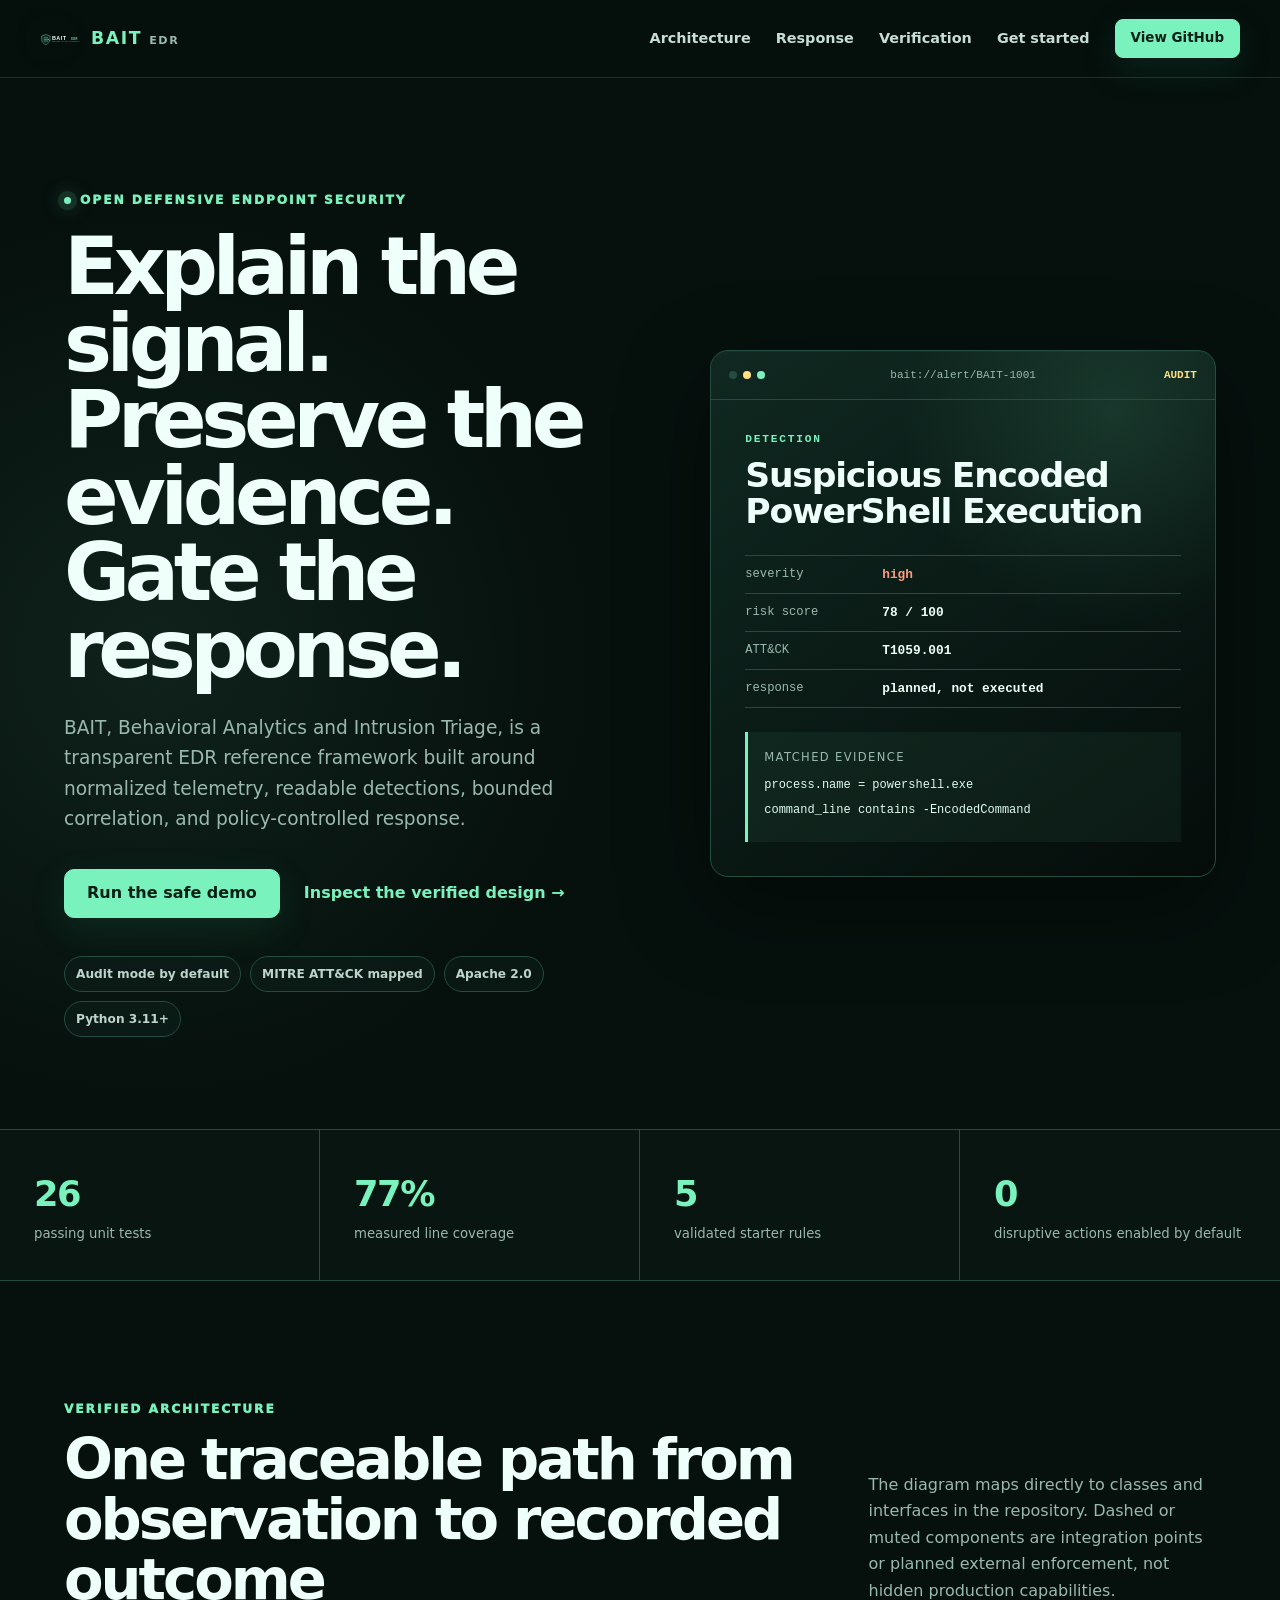
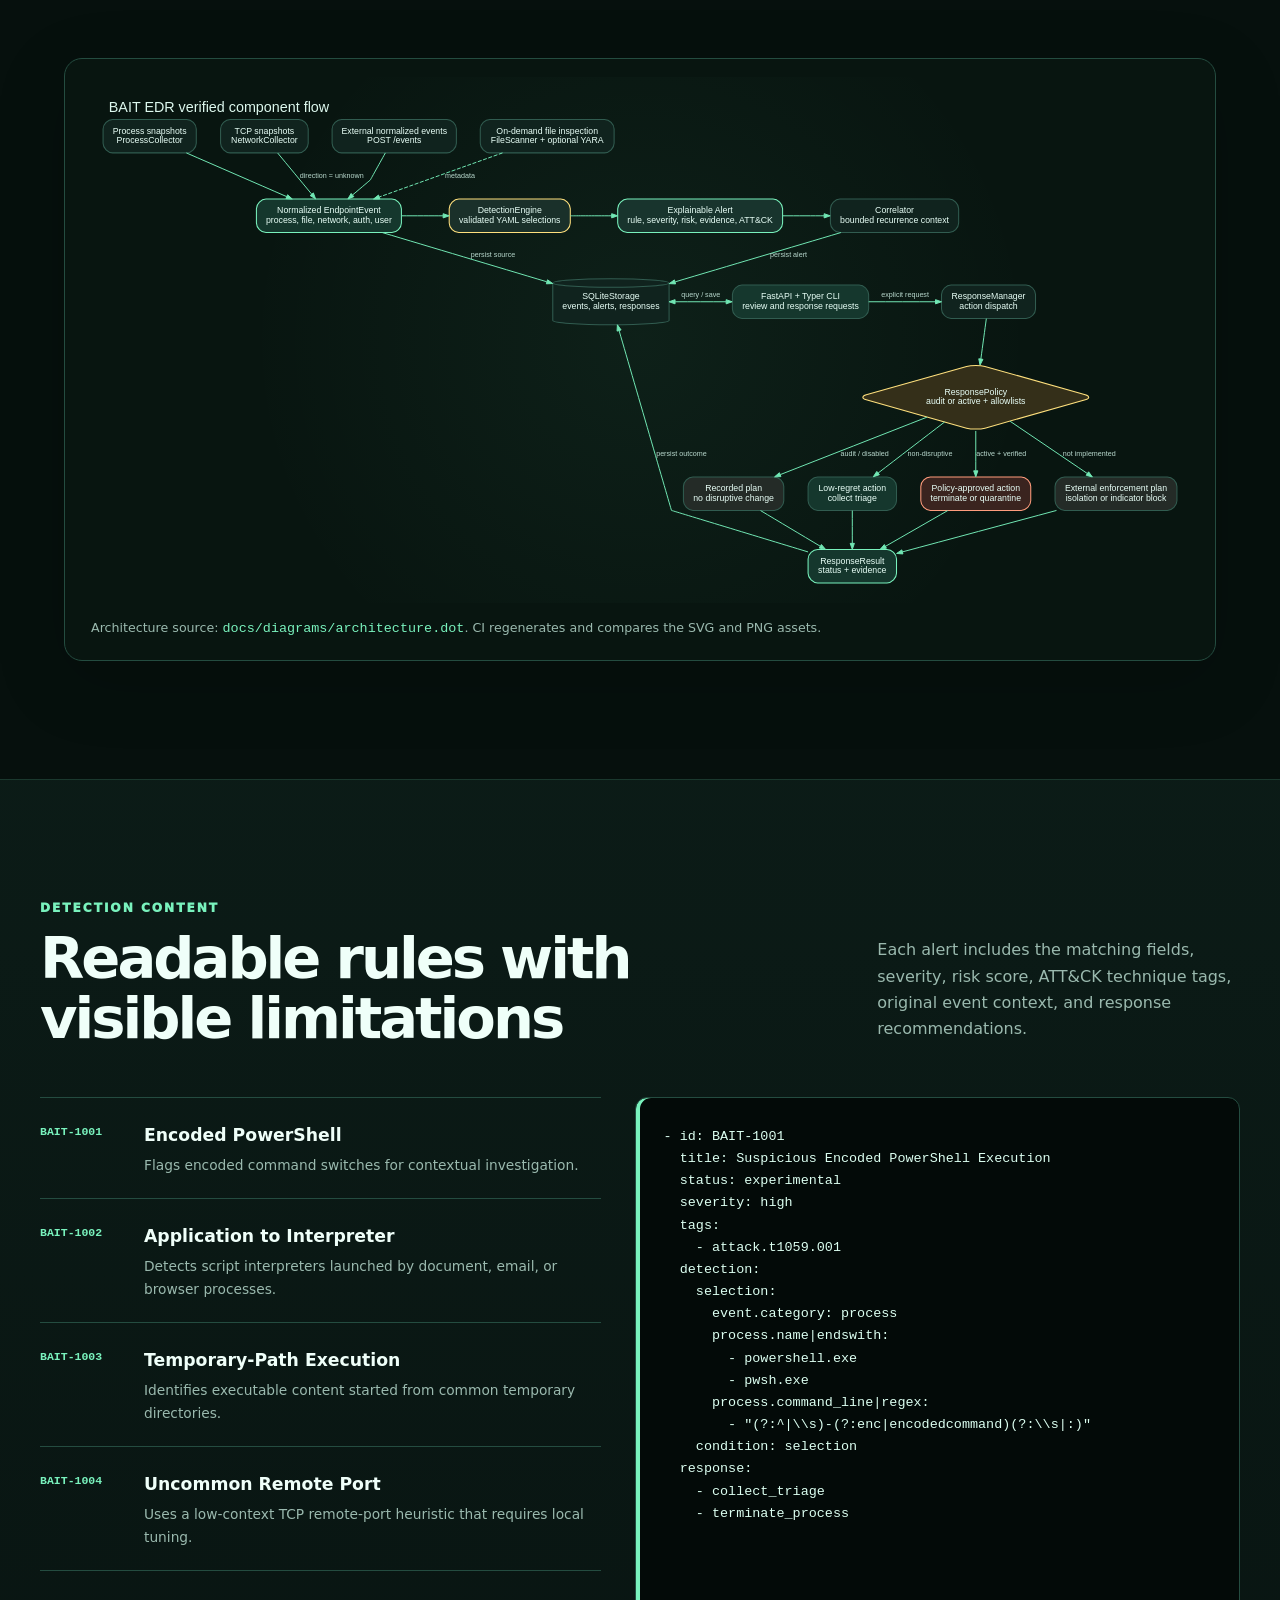
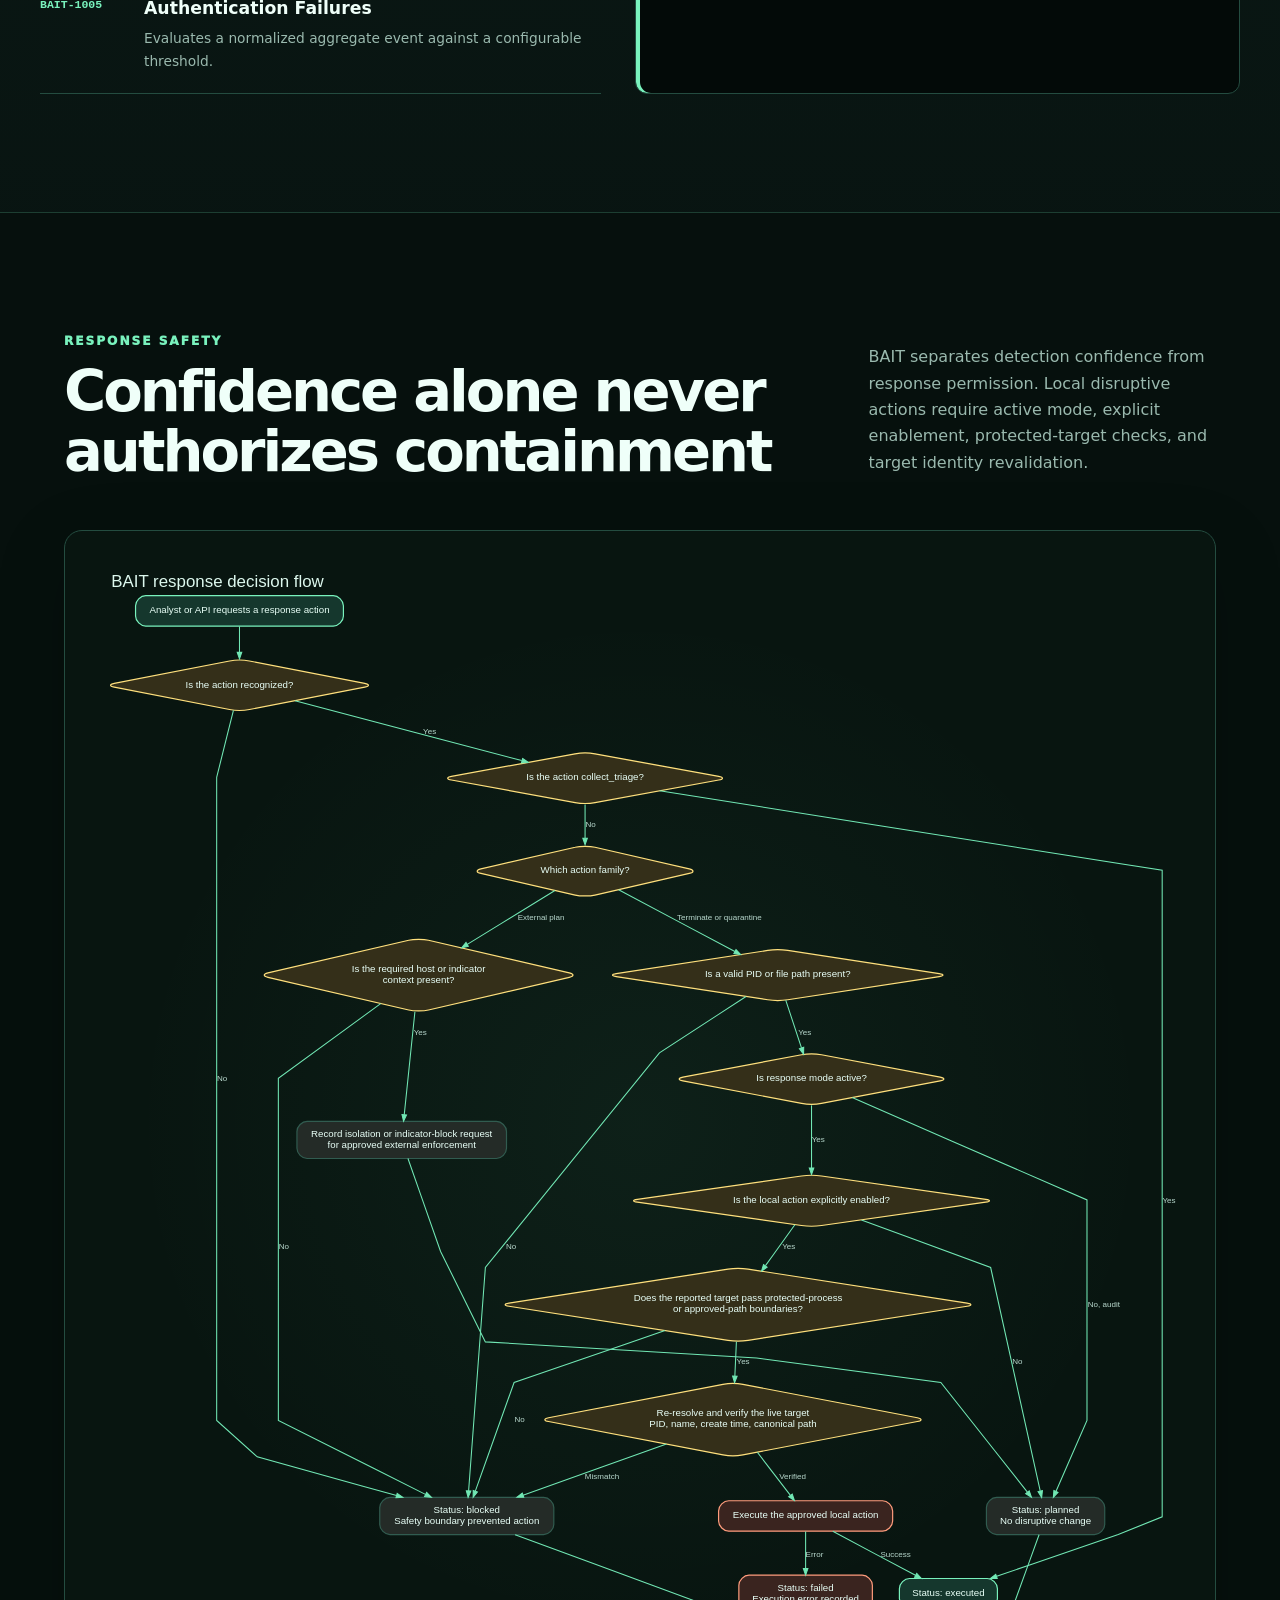
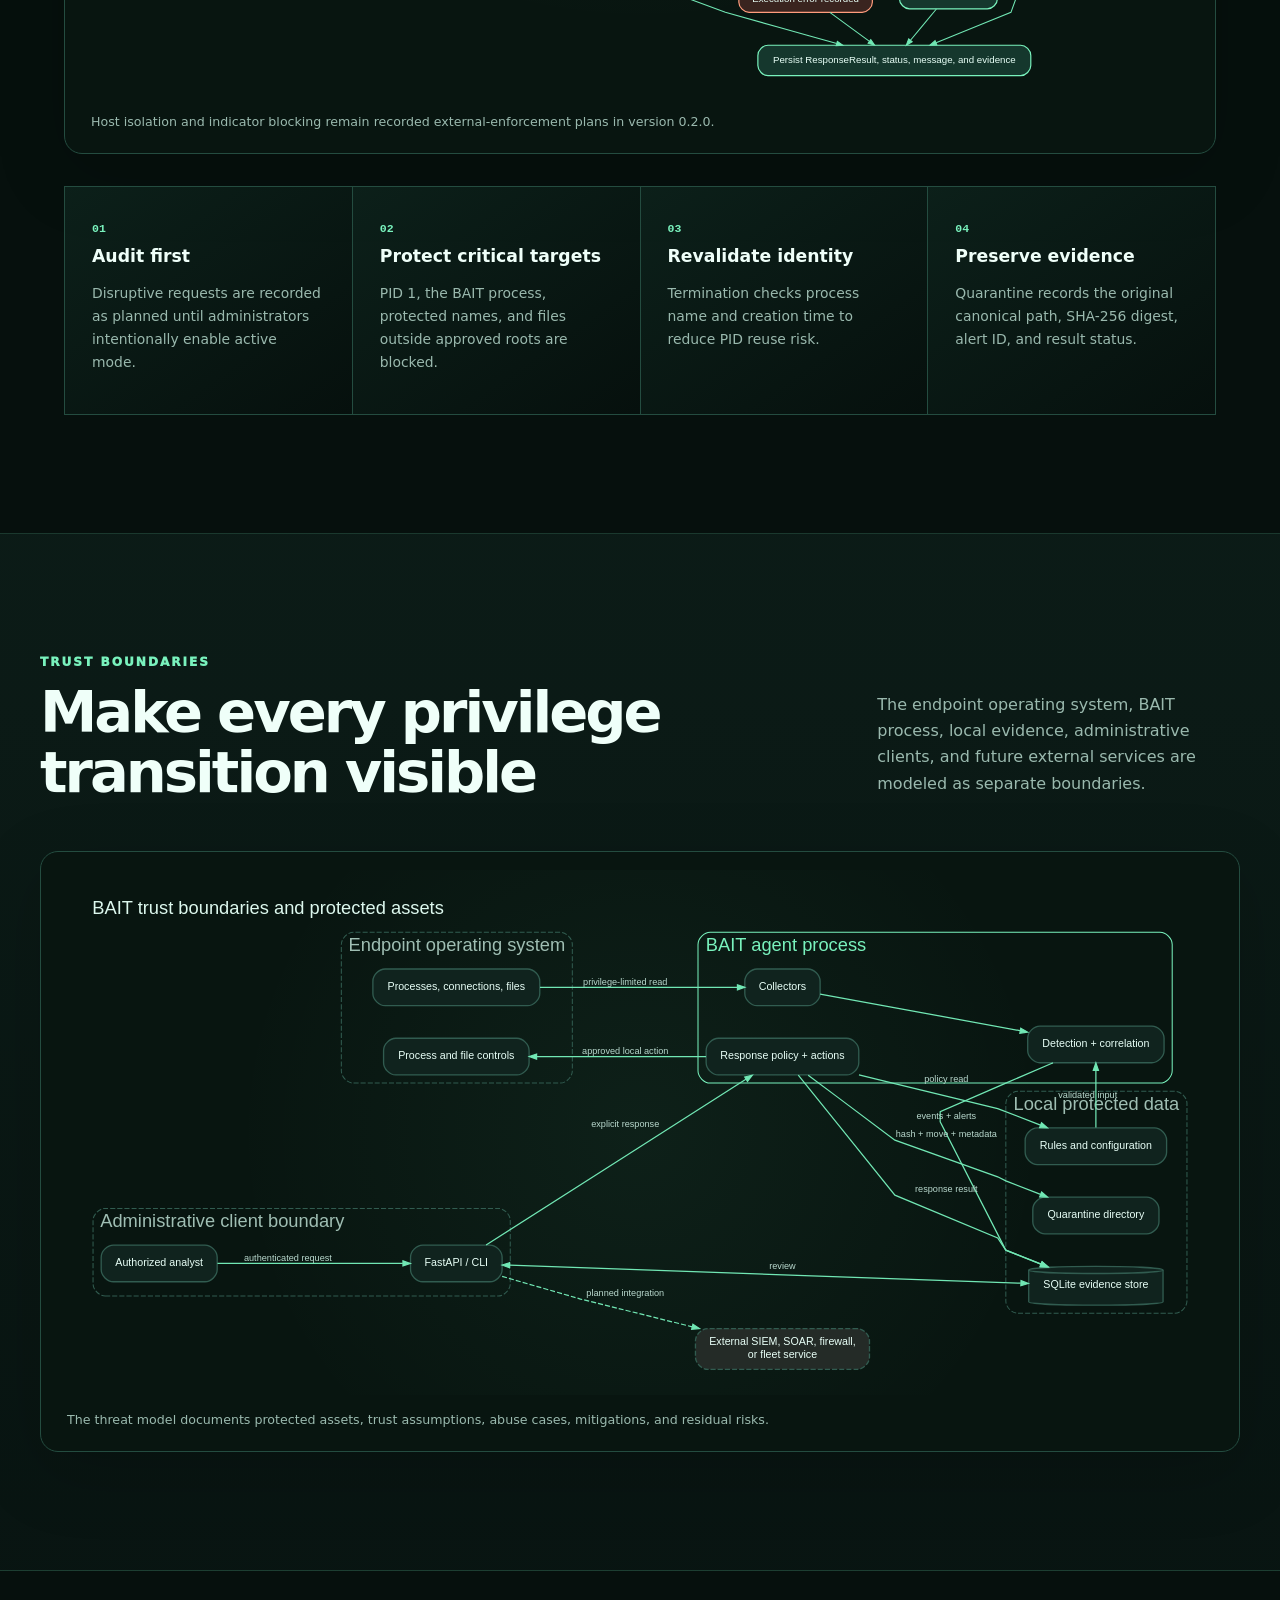
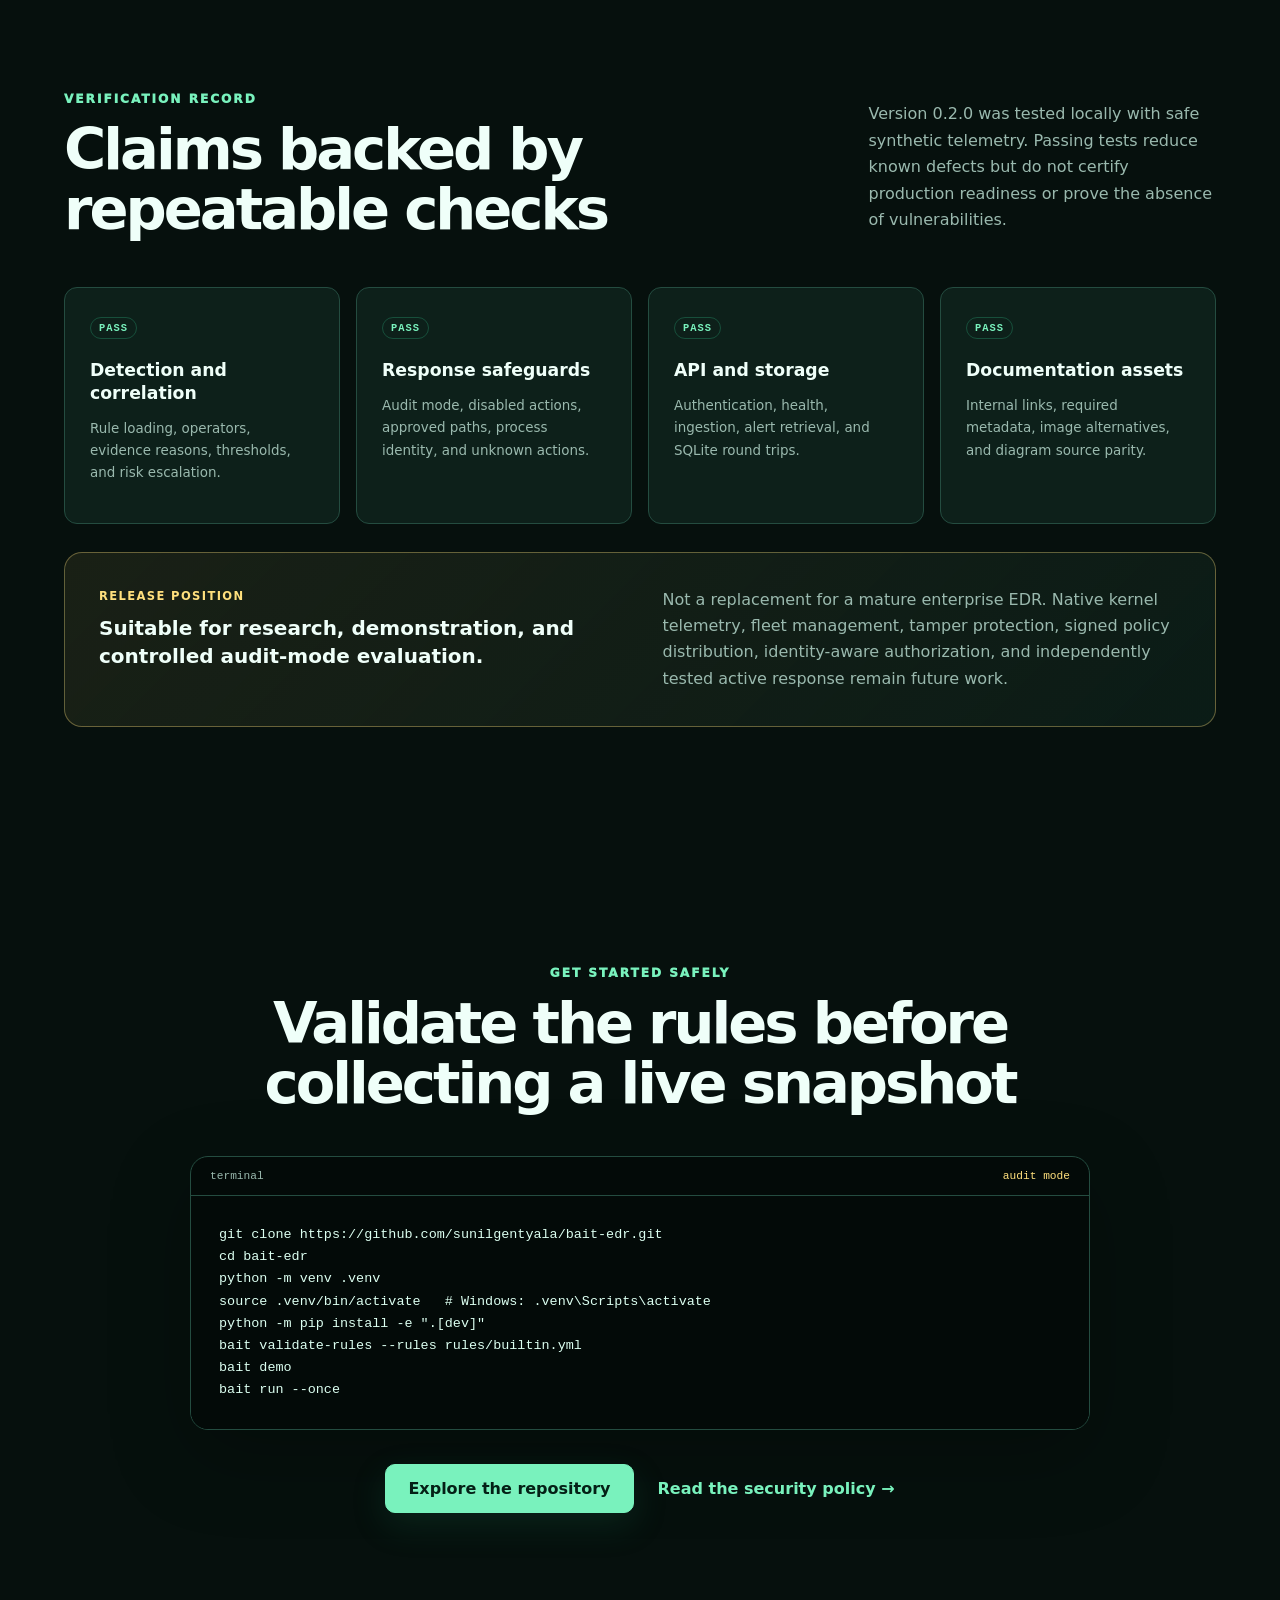
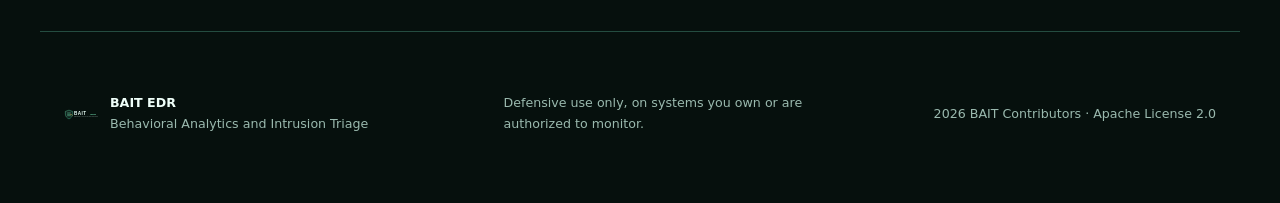
==== docs/index.html @ ed360a19 "Initial release of BAIT EDR v0.2.0" ====
<!doctype html>
<html lang="en">
<head>
  <meta charset="utf-8">
  <meta name="viewport" content="width=device-width, initial-scale=1">
  <meta name="description" content="BAIT is an audit-first endpoint detection and response reference framework for explainable intrusion detection, evidence preservation, and policy-controlled response.">
  <meta name="theme-color" content="#07100e">
  <meta property="og:title" content="BAIT EDR | Behavioral Analytics and Intrusion Triage">
  <meta property="og:description" content="An open, explainable, audit-first endpoint security framework with verified flows and policy-gated response.">
  <meta property="og:type" content="website">
  <meta property="og:image" content="assets/social-preview.png">
  <meta name="twitter:card" content="summary_large_image">
  <title>BAIT EDR | Behavioral Analytics and Intrusion Triage</title>
  <link rel="icon" href="assets/favicon.svg" type="image/svg+xml">
  <link rel="stylesheet" href="styles.css">
</head>
<body>
  <a class="skip-link" href="#content">Skip to content</a>

  <header class="site-header">
    <a class="brand" href="#top" aria-label="BAIT EDR home">
      <img src="assets/bait-logo.svg" alt="BAIT EDR logo" width="40" height="40">
      <span><strong>BAIT</strong><small>EDR</small></span>
    </a>
    <button class="nav-toggle" type="button" aria-expanded="false" aria-controls="primary-nav">Menu</button>
    <nav id="primary-nav" aria-label="Primary navigation">
      <a href="#architecture">Architecture</a>
      <a href="#response">Response</a>
      <a href="#verification">Verification</a>
      <a href="#start">Get started</a>
      <a class="button small repo-link" href="https://github.com/sunilgentyala/bait-edr">View GitHub</a>
    </nav>
  </header>

  <main id="content">
    <section id="top" class="hero" aria-labelledby="hero-title">
      <div class="hero-copy">
        <p class="eyebrow"><span class="signal-dot" aria-hidden="true"></span>Open defensive endpoint security</p>
        <h1 id="hero-title">Explain the signal.<br>Preserve the evidence.<br>Gate the response.</h1>
        <p class="lead">BAIT, Behavioral Analytics and Intrusion Triage, is a transparent EDR reference framework built around normalized telemetry, readable detections, bounded correlation, and policy-controlled response.</p>
        <div class="actions">
          <a class="button" href="#start">Run the safe demo</a>
          <a class="text-link" href="#architecture">Inspect the verified design <span aria-hidden="true">→</span></a>
        </div>
        <div class="status-row" aria-label="Project attributes">
          <span>Audit mode by default</span>
          <span>MITRE ATT&amp;CK mapped</span>
          <span>Apache 2.0</span>
          <span>Python 3.11+</span>
        </div>
      </div>

      <div class="hero-console" aria-label="Example BAIT alert">
        <div class="console-bar">
          <span class="console-lights" aria-hidden="true"><i></i><i></i><i></i></span>
          <span>bait://alert/BAIT-1001</span>
          <span class="console-state">AUDIT</span>
        </div>
        <div class="console-body">
          <p class="console-label">DETECTION</p>
          <h2>Suspicious Encoded PowerShell Execution</h2>
          <dl>
            <div><dt>severity</dt><dd class="severity">high</dd></div>
            <div><dt>risk score</dt><dd>78 / 100</dd></div>
            <div><dt>ATT&amp;CK</dt><dd>T1059.001</dd></div>
            <div><dt>response</dt><dd>planned, not executed</dd></div>
          </dl>
          <div class="evidence">
            <span>matched evidence</span>
            <code>process.name = powershell.exe</code>
            <code>command_line contains -EncodedCommand</code>
          </div>
        </div>
      </div>
    </section>

    <section class="metrics" aria-label="Verified project metrics">
      <article><strong>26</strong><span>passing unit tests</span></article>
      <article><strong>77%</strong><span>measured line coverage</span></article>
      <article><strong>5</strong><span>validated starter rules</span></article>
      <article><strong>0</strong><span>disruptive actions enabled by default</span></article>
    </section>

    <section id="architecture" class="section">
      <div class="section-heading">
        <div>
          <p class="eyebrow">Verified architecture</p>
          <h2>One traceable path from observation to recorded outcome</h2>
        </div>
        <p>The diagram maps directly to classes and interfaces in the repository. Dashed or muted components are integration points or planned external enforcement, not hidden production capabilities.</p>
      </div>
      <figure class="diagram-card">
        <a href="assets/architecture.svg" aria-label="Open the BAIT architecture diagram at full size">
          <img src="assets/architecture.svg" alt="BAIT architecture showing telemetry sources, normalized endpoint events, detection, correlation, storage, API and CLI access, response policy, and recorded outcomes.">
        </a>
        <figcaption>Architecture source: <code>docs/diagrams/architecture.dot</code>. CI regenerates and compares the SVG and PNG assets.</figcaption>
      </figure>
    </section>

    <section id="detections" class="section section-dark">
      <div class="section-heading">
        <div>
          <p class="eyebrow">Detection content</p>
          <h2>Readable rules with visible limitations</h2>
        </div>
        <p>Each alert includes the matching fields, severity, risk score, ATT&amp;CK technique tags, original event context, and response recommendations.</p>
      </div>
      <div class="detection-layout">
        <div class="rule-list">
          <article><span>BAIT-1001</span><h3>Encoded PowerShell</h3><p>Flags encoded command switches for contextual investigation.</p></article>
          <article><span>BAIT-1002</span><h3>Application to Interpreter</h3><p>Detects script interpreters launched by document, email, or browser processes.</p></article>
          <article><span>BAIT-1003</span><h3>Temporary-Path Execution</h3><p>Identifies executable content started from common temporary directories.</p></article>
          <article><span>BAIT-1004</span><h3>Uncommon Remote Port</h3><p>Uses a low-context TCP remote-port heuristic that requires local tuning.</p></article>
          <article><span>BAIT-1005</span><h3>Authentication Failures</h3><p>Evaluates a normalized aggregate event against a configurable threshold.</p></article>
        </div>
        <pre aria-label="Example BAIT detection rule"><code>- id: BAIT-1001
  title: Suspicious Encoded PowerShell Execution
  status: experimental
  severity: high
  tags:
    - attack.t1059.001
  detection:
    selection:
      event.category: process
      process.name|endswith:
        - powershell.exe
        - pwsh.exe
      process.command_line|regex:
        - "(?:^|\\s)-(?:enc|encodedcommand)(?:\\s|:)"
    condition: selection
  response:
    - collect_triage
    - terminate_process</code></pre>
      </div>
    </section>

    <section id="response" class="section">
      <div class="section-heading">
        <div>
          <p class="eyebrow">Response safety</p>
          <h2>Confidence alone never authorizes containment</h2>
        </div>
        <p>BAIT separates detection confidence from response permission. Local disruptive actions require active mode, explicit enablement, protected-target checks, and target identity revalidation.</p>
      </div>
      <figure class="diagram-card">
        <a href="assets/response-flow.svg" aria-label="Open the BAIT response decision flow at full size">
          <img src="assets/response-flow.svg" alt="BAIT response flow showing recognized action checks, required target data, audit or active mode, explicit action enablement, safety boundaries, identity revalidation, execution, and recorded results.">
        </a>
        <figcaption>Host isolation and indicator blocking remain recorded external-enforcement plans in version 0.2.0.</figcaption>
      </figure>
      <div class="safety-grid">
        <article><span>01</span><h3>Audit first</h3><p>Disruptive requests are recorded as planned until administrators intentionally enable active mode.</p></article>
        <article><span>02</span><h3>Protect critical targets</h3><p>PID 1, the BAIT process, protected names, and files outside approved roots are blocked.</p></article>
        <article><span>03</span><h3>Revalidate identity</h3><p>Termination checks process name and creation time to reduce PID reuse risk.</p></article>
        <article><span>04</span><h3>Preserve evidence</h3><p>Quarantine records the original canonical path, SHA-256 digest, alert ID, and result status.</p></article>
      </div>
    </section>

    <section id="trust" class="section section-dark">
      <div class="section-heading">
        <div>
          <p class="eyebrow">Trust boundaries</p>
          <h2>Make every privilege transition visible</h2>
        </div>
        <p>The endpoint operating system, BAIT process, local evidence, administrative clients, and future external services are modeled as separate boundaries.</p>
      </div>
      <figure class="diagram-card">
        <a href="assets/trust-boundaries.svg" aria-label="Open the BAIT trust-boundary diagram at full size">
          <img src="assets/trust-boundaries.svg" alt="BAIT trust-boundary diagram separating endpoint operating-system data and controls, agent components, rules, evidence storage, quarantine, administrative clients, and external services.">
        </a>
        <figcaption>The threat model documents protected assets, trust assumptions, abuse cases, mitigations, and residual risks.</figcaption>
      </figure>
    </section>

    <section id="verification" class="section">
      <div class="section-heading">
        <div>
          <p class="eyebrow">Verification record</p>
          <h2>Claims backed by repeatable checks</h2>
        </div>
        <p>Version 0.2.0 was tested locally with safe synthetic telemetry. Passing tests reduce known defects but do not certify production readiness or prove the absence of vulnerabilities.</p>
      </div>
      <div class="verification-grid">
        <article><strong>PASS</strong><h3>Detection and correlation</h3><p>Rule loading, operators, evidence reasons, thresholds, and risk escalation.</p></article>
        <article><strong>PASS</strong><h3>Response safeguards</h3><p>Audit mode, disabled actions, approved paths, process identity, and unknown actions.</p></article>
        <article><strong>PASS</strong><h3>API and storage</h3><p>Authentication, health, ingestion, alert retrieval, and SQLite round trips.</p></article>
        <article><strong>PASS</strong><h3>Documentation assets</h3><p>Internal links, required metadata, image alternatives, and diagram source parity.</p></article>
      </div>
      <div class="callout">
        <div><span>Release position</span><strong>Suitable for research, demonstration, and controlled audit-mode evaluation.</strong></div>
        <p>Not a replacement for a mature enterprise EDR. Native kernel telemetry, fleet management, tamper protection, signed policy distribution, identity-aware authorization, and independently tested active response remain future work.</p>
      </div>
    </section>

    <section id="start" class="section start">
      <p class="eyebrow">Get started safely</p>
      <h2>Validate the rules before collecting a live snapshot</h2>
      <div class="command-card">
        <div class="command-tabs" aria-hidden="true"><span>terminal</span><span>audit mode</span></div>
        <pre><code>git clone https://github.com/sunilgentyala/bait-edr.git
cd bait-edr
python -m venv .venv
source .venv/bin/activate   # Windows: .venv\Scripts\activate
python -m pip install -e ".[dev]"
bait validate-rules --rules rules/builtin.yml
bait demo
bait run --once</code></pre>
      </div>
      <div class="actions centered">
        <a class="button repo-link" href="https://github.com/sunilgentyala/bait-edr">Explore the repository</a>
        <a class="text-link" href="https://github.com/sunilgentyala/bait-edr/blob/main/SECURITY.md">Read the security policy <span aria-hidden="true">→</span></a>
      </div>
    </section>
  </main>

  <footer>
    <div class="footer-brand">
      <img src="assets/bait-logo.svg" alt="" width="34" height="34">
      <p><strong>BAIT EDR</strong><span>Behavioral Analytics and Intrusion Triage</span></p>
    </div>
    <p>Defensive use only, on systems you own or are authorized to monitor.</p>
    <p><span id="year">2026</span> BAIT Contributors · Apache License 2.0</p>
  </footer>

  <script src="app.js"></script>
</body>
</html>
---- docs/styles.css ----
:root {
  --bg: #06100d;
  --bg-soft: #091713;
  --panel: #0d201a;
  --panel-strong: #102a22;
  --text: #effff9;
  --muted: #9ab9ae;
  --line: #244c40;
  --line-soft: rgba(121, 242, 189, 0.16);
  --accent: #79f2bd;
  --accent-dark: #174f3b;
  --gold: #ffe07d;
  --danger: #ff9c7d;
  --max: 1200px;
  --radius: 18px;
  color-scheme: dark;
}

* { box-sizing: border-box; }
html { scroll-behavior: smooth; scroll-padding-top: 90px; }
body {
  margin: 0;
  background:
    radial-gradient(circle at 12% 8%, rgba(121, 242, 189, 0.08), transparent 28rem),
    var(--bg);
  color: var(--text);
  font-family: Inter, ui-sans-serif, system-ui, -apple-system, BlinkMacSystemFont, "Segoe UI", sans-serif;
  line-height: 1.65;
  text-rendering: optimizeLegibility;
}
img { display: block; max-width: 100%; }
a { color: inherit; text-decoration: none; }
button, a { -webkit-tap-highlight-color: transparent; }
:focus-visible { outline: 3px solid var(--gold); outline-offset: 4px; }

.skip-link {
  position: fixed;
  left: 16px;
  top: -80px;
  z-index: 100;
  padding: 11px 15px;
  border-radius: 8px;
  background: var(--gold);
  color: #151306;
  font-weight: 800;
}
.skip-link:focus { top: 16px; }

.site-header {
  position: sticky;
  top: 0;
  z-index: 50;
  display: flex;
  align-items: center;
  justify-content: space-between;
  min-height: 78px;
  padding: 0 max(22px, calc((100vw - var(--max)) / 2));
  border-bottom: 1px solid var(--line-soft);
  background: rgba(6, 16, 13, 0.9);
  backdrop-filter: blur(18px);
}
.brand { display: inline-flex; align-items: center; gap: 11px; }
.brand img { filter: drop-shadow(0 0 18px rgba(121, 242, 189, 0.2)); }
.brand > span { display: flex; align-items: baseline; gap: 7px; letter-spacing: 0.1em; }
.brand strong { color: var(--accent); font-size: 1.08rem; }
.brand small { color: var(--muted); font-size: 0.7rem; font-weight: 800; }
nav { display: flex; align-items: center; gap: 25px; font-size: 0.9rem; font-weight: 700; }
nav > a:not(.button) { color: #c7ddd5; }
nav > a:not(.button):hover { color: var(--accent); }
.nav-toggle {
  display: none;
  min-height: 42px;
  padding: 0 14px;
  border: 1px solid var(--line);
  border-radius: 9px;
  background: var(--panel);
  color: var(--text);
  font: inherit;
  font-weight: 750;
}

.button {
  display: inline-flex;
  align-items: center;
  justify-content: center;
  min-height: 49px;
  padding: 0 22px;
  border: 1px solid var(--accent);
  border-radius: 10px;
  background: var(--accent);
  color: #042016;
  font-weight: 900;
  box-shadow: 0 12px 34px rgba(30, 120, 85, 0.2);
  transition: transform 160ms ease, box-shadow 160ms ease;
}
.button:hover { transform: translateY(-2px); box-shadow: 0 16px 42px rgba(30, 120, 85, 0.29); }
.button.small { min-height: 39px; padding: 0 15px; border-radius: 8px; font-size: 0.84rem; }
.text-link { color: var(--accent); font-weight: 850; }
.text-link:hover { text-decoration: underline; text-underline-offset: 5px; }

.hero {
  max-width: var(--max);
  min-height: 730px;
  margin: 0 auto;
  padding: 112px 24px 92px;
  display: grid;
  grid-template-columns: minmax(0, 1.06fr) minmax(370px, 0.94fr);
  gap: 76px;
  align-items: center;
}
.eyebrow {
  margin: 0;
  color: var(--accent);
  font-size: 0.76rem;
  font-weight: 950;
  letter-spacing: 0.16em;
  text-transform: uppercase;
}
.signal-dot {
  display: inline-block;
  width: 7px;
  height: 7px;
  margin-right: 9px;
  border-radius: 50%;
  background: var(--accent);
  box-shadow: 0 0 0 6px rgba(121, 242, 189, 0.1), 0 0 20px var(--accent);
}
h1 {
  margin: 18px 0 25px;
  font-size: clamp(3.3rem, 6.3vw, 6.2rem);
  line-height: 0.95;
  letter-spacing: -0.067em;
}
h2 {
  margin: 11px 0 22px;
  max-width: 860px;
  font-size: clamp(2.25rem, 4.5vw, 4.3rem);
  line-height: 1.04;
  letter-spacing: -0.052em;
}
h3 { margin: 5px 0 8px; font-size: 1.08rem; line-height: 1.3; }
.lead { max-width: 690px; margin: 0; color: var(--muted); font-size: 1.16rem; }
.actions { display: flex; align-items: center; gap: 24px; margin-top: 34px; }
.actions.centered { justify-content: center; }
.status-row { display: flex; flex-wrap: wrap; gap: 9px; margin-top: 38px; }
.status-row span {
  padding: 7px 11px;
  border: 1px solid var(--line);
  border-radius: 999px;
  color: #bdd4cb;
  background: rgba(13, 32, 26, 0.55);
  font-size: 0.76rem;
  font-weight: 700;
}

.hero-console {
  position: relative;
  border: 1px solid var(--line);
  border-radius: var(--radius);
  overflow: hidden;
  background: linear-gradient(145deg, rgba(16, 42, 34, 0.94), rgba(5, 12, 10, 0.98));
  box-shadow: 0 28px 90px rgba(0, 0, 0, 0.36), inset 0 1px rgba(255, 255, 255, 0.03);
}
.hero-console::before {
  content: "";
  position: absolute;
  inset: -1px;
  pointer-events: none;
  background: radial-gradient(circle at 80% 12%, rgba(121, 242, 189, 0.12), transparent 35%);
}
.console-bar {
  position: relative;
  display: grid;
  grid-template-columns: 1fr auto 1fr;
  align-items: center;
  min-height: 49px;
  padding: 0 18px;
  border-bottom: 1px solid var(--line);
  color: var(--muted);
  font-family: ui-monospace, SFMono-Regular, Menlo, Consolas, monospace;
  font-size: 0.69rem;
}
.console-lights { display: flex; gap: 6px; }
.console-lights i { width: 8px; height: 8px; border-radius: 50%; background: var(--line); }
.console-lights i:nth-child(2) { background: var(--gold); }
.console-lights i:nth-child(3) { background: var(--accent); }
.console-state { justify-self: end; color: var(--gold); font-weight: 900; }
.console-body { position: relative; padding: 34px; }
.console-label { margin: 0; color: var(--accent); font: 800 0.7rem/1 ui-monospace, monospace; letter-spacing: 0.16em; }
.console-body h2 { margin: 13px 0 25px; font-size: clamp(1.55rem, 2.7vw, 2.3rem); letter-spacing: -0.035em; }
dl { margin: 0; border-top: 1px solid var(--line); }
dl div { display: grid; grid-template-columns: 125px 1fr; gap: 12px; padding: 11px 0; border-bottom: 1px solid var(--line); }
dt { color: var(--muted); font: 0.76rem ui-monospace, monospace; }
dd { margin: 0; font: 700 0.8rem ui-monospace, monospace; }
.severity { color: var(--danger); }
.evidence { margin-top: 24px; padding: 16px; border-left: 3px solid var(--accent); background: rgba(121, 242, 189, 0.05); }
.evidence span { display: block; margin-bottom: 9px; color: var(--muted); font-size: 0.72rem; text-transform: uppercase; letter-spacing: 0.12em; }
.evidence code { display: block; margin: 5px 0; color: #dffbef; font-size: 0.75rem; }

.metrics { display: grid; grid-template-columns: repeat(4, 1fr); border-block: 1px solid var(--line); }
.metrics article { min-height: 150px; padding: 34px; display: flex; flex-direction: column; justify-content: center; border-right: 1px solid var(--line); background: rgba(13, 32, 26, 0.36); }
.metrics article:last-child { border-right: 0; }
.metrics strong { color: var(--accent); font-size: 2.2rem; letter-spacing: -0.04em; }
.metrics span { color: var(--muted); font-size: 0.83rem; }

.section { max-width: var(--max); margin: 0 auto; padding: 118px 24px; }
.section-dark { max-width: none; padding-inline: max(24px, calc((100vw - var(--max)) / 2)); background: linear-gradient(180deg, rgba(13, 32, 26, 0.72), rgba(9, 23, 19, 0.72)); border-block: 1px solid var(--line-soft); }
.section-heading { display: grid; grid-template-columns: minmax(0, 1.5fr) minmax(280px, 0.7fr); gap: 60px; align-items: end; margin-bottom: 48px; }
.section-heading h2 { margin-bottom: 0; }
.section-heading > p { margin: 0 0 6px; color: var(--muted); }
.diagram-card { margin: 0; padding: 18px; border: 1px solid var(--line); border-radius: var(--radius); background: #081510; box-shadow: 0 20px 70px rgba(0, 0, 0, 0.18); }
.diagram-card a { display: block; border-radius: 12px; overflow: auto; background: radial-gradient(circle at center, rgba(121, 242, 189, 0.05), transparent 64%); }
.diagram-card img { width: 100%; min-width: 760px; height: auto; }
.diagram-card figcaption { padding: 15px 8px 2px; color: var(--muted); font-size: 0.79rem; }
.diagram-card code { color: var(--accent); }

.detection-layout { display: grid; grid-template-columns: 1fr 1.08fr; gap: 34px; align-items: stretch; }
.rule-list { border-top: 1px solid var(--line); }
.rule-list article { position: relative; padding: 21px 12px 21px 104px; border-bottom: 1px solid var(--line); }
.rule-list span { position: absolute; left: 0; top: 27px; color: var(--accent); font: 800 0.72rem ui-monospace, monospace; }
.rule-list p { margin: 0; color: var(--muted); font-size: 0.86rem; }
pre { margin: 0; padding: 28px; overflow: auto; border: 1px solid var(--line); border-radius: 12px; background: #030a08; color: #dcfff1; box-shadow: inset 4px 0 0 var(--accent); text-align: left; }
code { font-family: "SFMono-Regular", Consolas, "Liberation Mono", monospace; font-size: 0.84rem; }

.safety-grid { display: grid; grid-template-columns: repeat(4, 1fr); margin-top: 32px; border-top: 1px solid var(--line); border-left: 1px solid var(--line); }
.safety-grid article { min-height: 220px; padding: 27px; border-right: 1px solid var(--line); border-bottom: 1px solid var(--line); background: linear-gradient(145deg, rgba(16, 42, 34, 0.62), rgba(6, 16, 13, 0.4)); }
.safety-grid span { color: var(--accent); font: 850 0.72rem ui-monospace, monospace; }
.safety-grid p { color: var(--muted); font-size: 0.87rem; }

.verification-grid { display: grid; grid-template-columns: repeat(4, 1fr); gap: 16px; }
.verification-grid article { padding: 25px; border: 1px solid var(--line); border-radius: 13px; background: var(--panel); }
.verification-grid strong { display: inline-block; margin-bottom: 15px; padding: 4px 8px; border: 1px solid var(--accent-dark); border-radius: 999px; color: var(--accent); font: 900 0.65rem ui-monospace, monospace; letter-spacing: 0.1em; }
.verification-grid p { color: var(--muted); font-size: 0.84rem; }
.callout { display: grid; grid-template-columns: 1fr 1fr; gap: 45px; margin-top: 28px; padding: 34px; border: 1px solid rgba(255, 224, 125, 0.35); border-radius: var(--radius); background: linear-gradient(135deg, rgba(255, 224, 125, 0.08), rgba(13, 32, 26, 0.75)); }
.callout span { display: block; margin-bottom: 9px; color: var(--gold); font-size: 0.72rem; font-weight: 900; letter-spacing: 0.12em; text-transform: uppercase; }
.callout strong { font-size: 1.25rem; line-height: 1.35; }
.callout p { margin: 0; color: var(--muted); }

.start { text-align: center; }
.start h2 { margin-inline: auto; }
.command-card { max-width: 900px; margin: 42px auto 0; border: 1px solid var(--line); border-radius: var(--radius); overflow: hidden; background: #030a08; box-shadow: 0 26px 80px rgba(0, 0, 0, 0.26); }
.command-tabs { display: flex; justify-content: space-between; padding: 13px 19px; border-bottom: 1px solid var(--line); color: var(--muted); font: 0.7rem ui-monospace, monospace; }
.command-tabs span:last-child { color: var(--gold); }
.command-card pre { border: 0; border-radius: 0; box-shadow: none; }

footer { max-width: var(--max); margin: 0 auto; padding: 48px 24px; display: grid; grid-template-columns: 1.2fr 1fr 1fr; gap: 30px; align-items: center; border-top: 1px solid var(--line); color: var(--muted); font-size: 0.79rem; }
footer > p:last-child { text-align: right; }
.footer-brand { display: flex; align-items: center; gap: 12px; }
.footer-brand p { margin: 0; }
.footer-brand strong, .footer-brand span { display: block; }
.footer-brand strong { color: var(--text); }

@media (max-width: 1000px) {
  .hero { grid-template-columns: 1fr; gap: 48px; padding-top: 88px; }
  .hero-copy { max-width: 820px; }
  .hero-console { max-width: 700px; }
  .section-heading, .detection-layout { grid-template-columns: 1fr; }
  .section-heading { gap: 14px; }
  .safety-grid, .verification-grid { grid-template-columns: repeat(2, 1fr); }
  footer { grid-template-columns: 1fr; }
  footer > p:last-child { text-align: left; }
}

@media (max-width: 780px) {
  .site-header { min-height: 70px; }
  .nav-toggle { display: inline-flex; align-items: center; }
  nav {
    position: absolute;
    top: 70px;
    left: 0;
    right: 0;
    display: none;
    flex-direction: column;
    align-items: stretch;
    gap: 0;
    padding: 12px 22px 22px;
    border-bottom: 1px solid var(--line);
    background: rgba(6, 16, 13, 0.98);
  }
  nav[data-open="true"] { display: flex; }
  nav > a { padding: 13px 4px; }
  nav .button { margin-top: 8px; }
  .metrics { grid-template-columns: repeat(2, 1fr); }
  .metrics article:nth-child(2) { border-right: 0; }
  .metrics article:nth-child(-n + 2) { border-bottom: 1px solid var(--line); }
  .callout { grid-template-columns: 1fr; gap: 20px; }
}

@media (max-width: 560px) {
  h1 { font-size: 3.05rem; }
  h2 { font-size: 2.35rem; }
  .hero { min-height: auto; padding: 68px 20px 75px; }
  .section, .section-dark { padding-block: 84px; }
  .actions { align-items: flex-start; flex-direction: column; }
  .actions.centered { align-items: center; }
  .console-body { padding: 25px 21px; }
  .console-bar { grid-template-columns: 1fr 1fr; }
  .console-bar > span:nth-child(2) { display: none; }
  .metrics { grid-template-columns: 1fr; }
  .metrics article { min-height: 115px; border-right: 0; border-bottom: 1px solid var(--line); }
  .safety-grid, .verification-grid { grid-template-columns: 1fr; }
  .diagram-card { padding: 10px; }
  .diagram-card img { min-width: 680px; }
  .rule-list article { padding-left: 92px; }
}

@media (prefers-reduced-motion: reduce) {
  html { scroll-behavior: auto; }
  *, *::before, *::after { animation-duration: 0.01ms !important; animation-iteration-count: 1 !important; transition-duration: 0.01ms !important; }
}
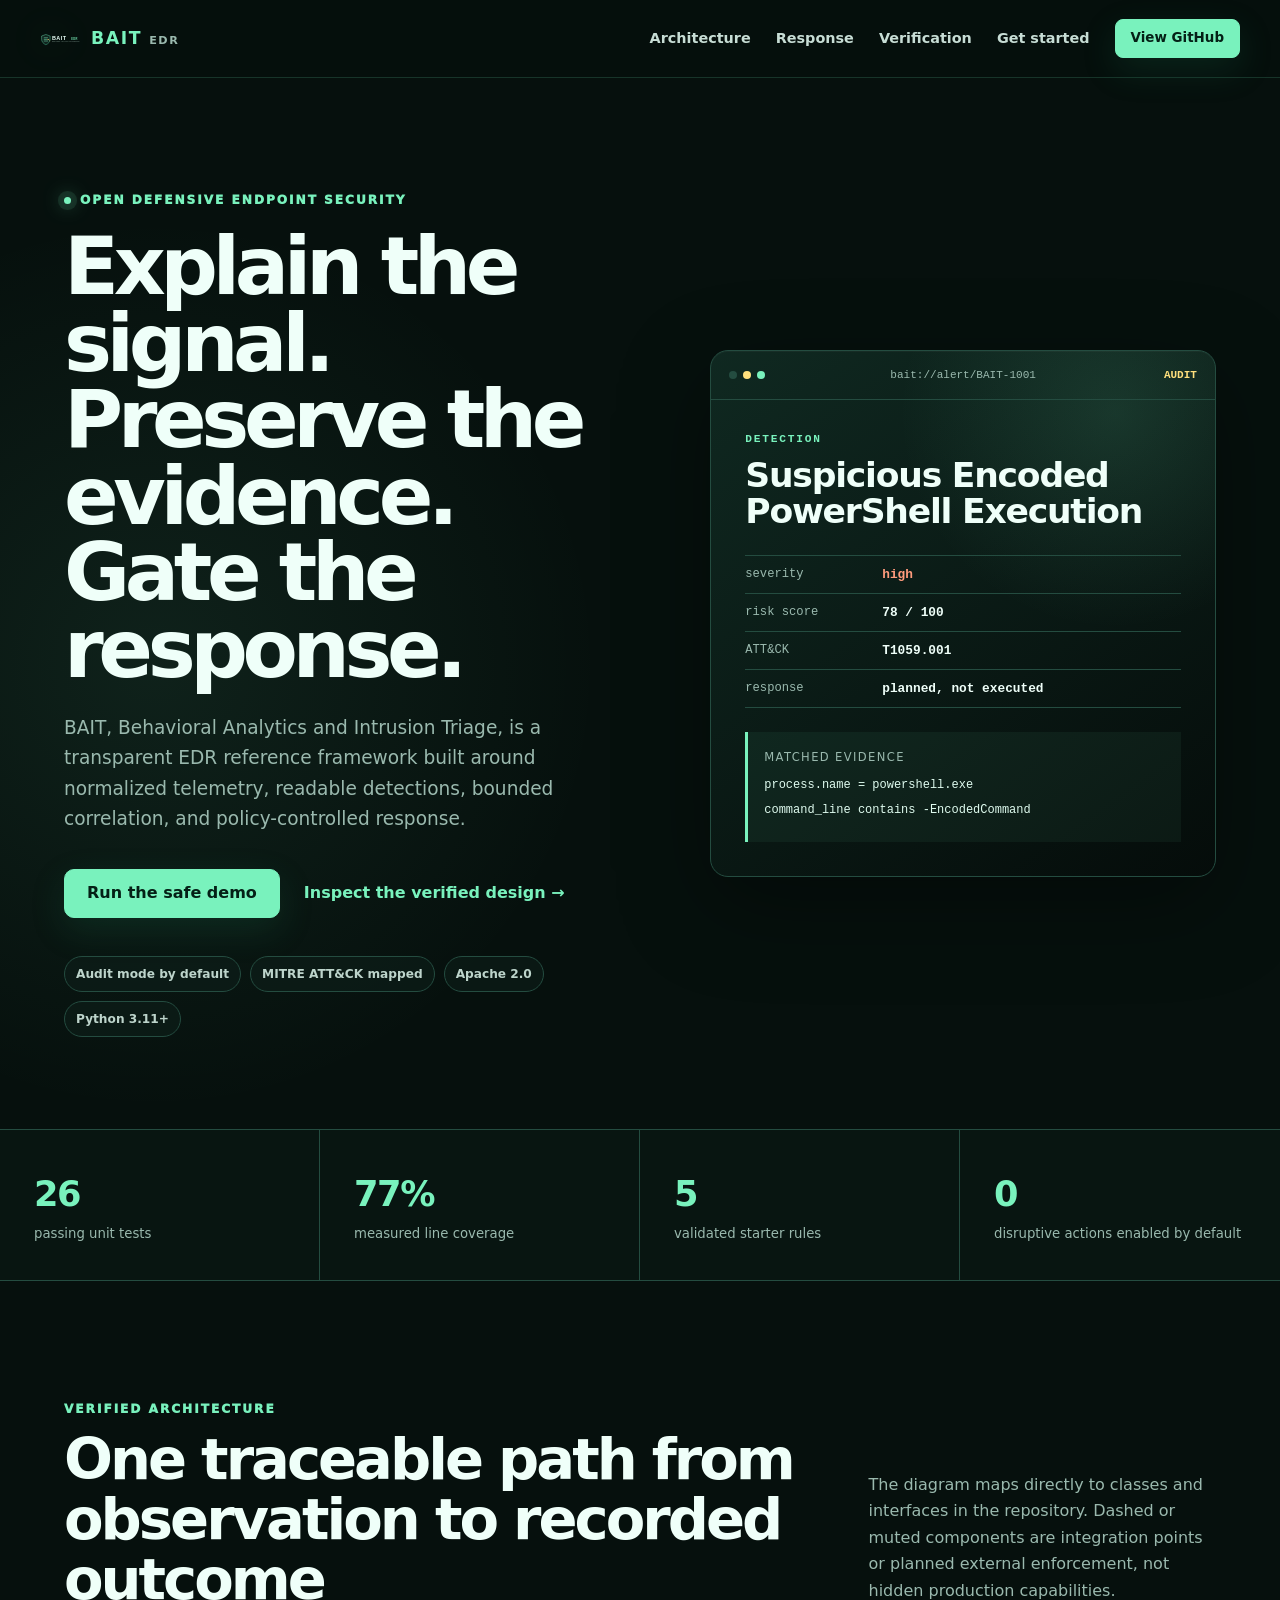
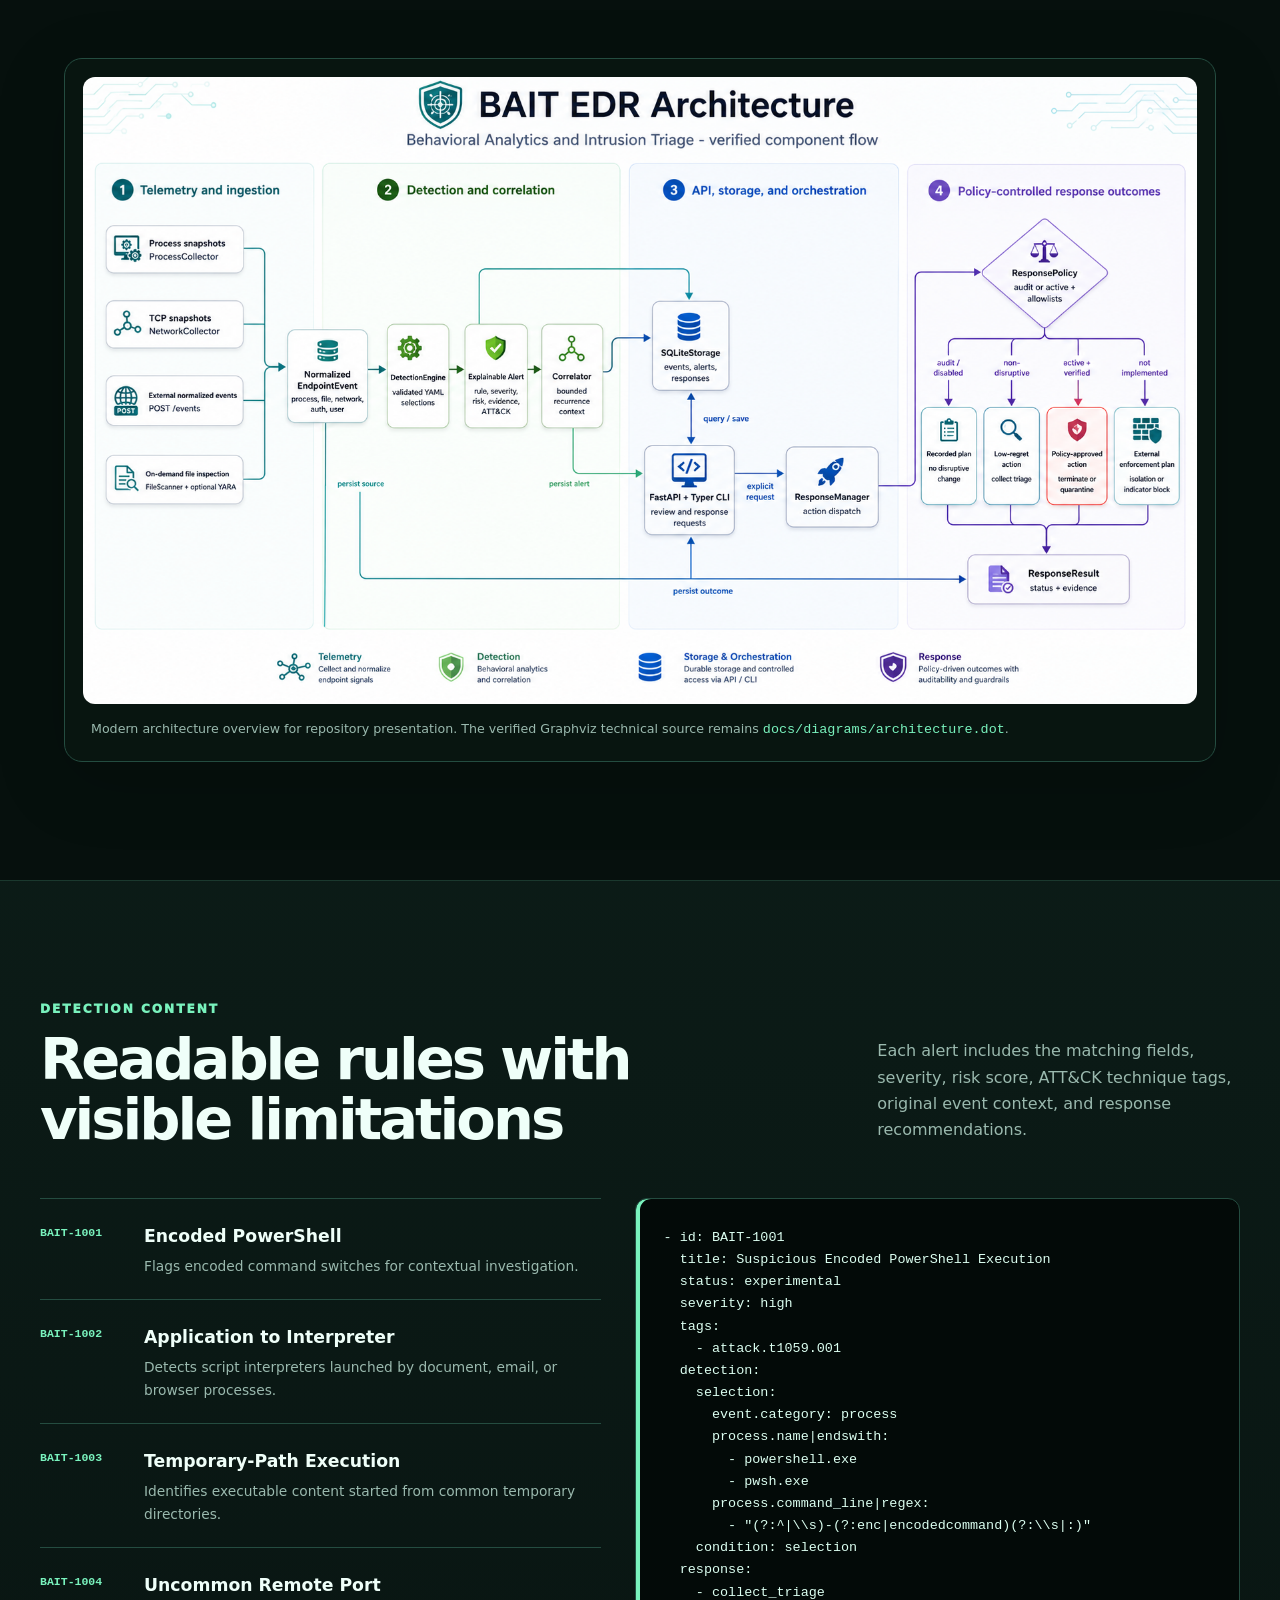
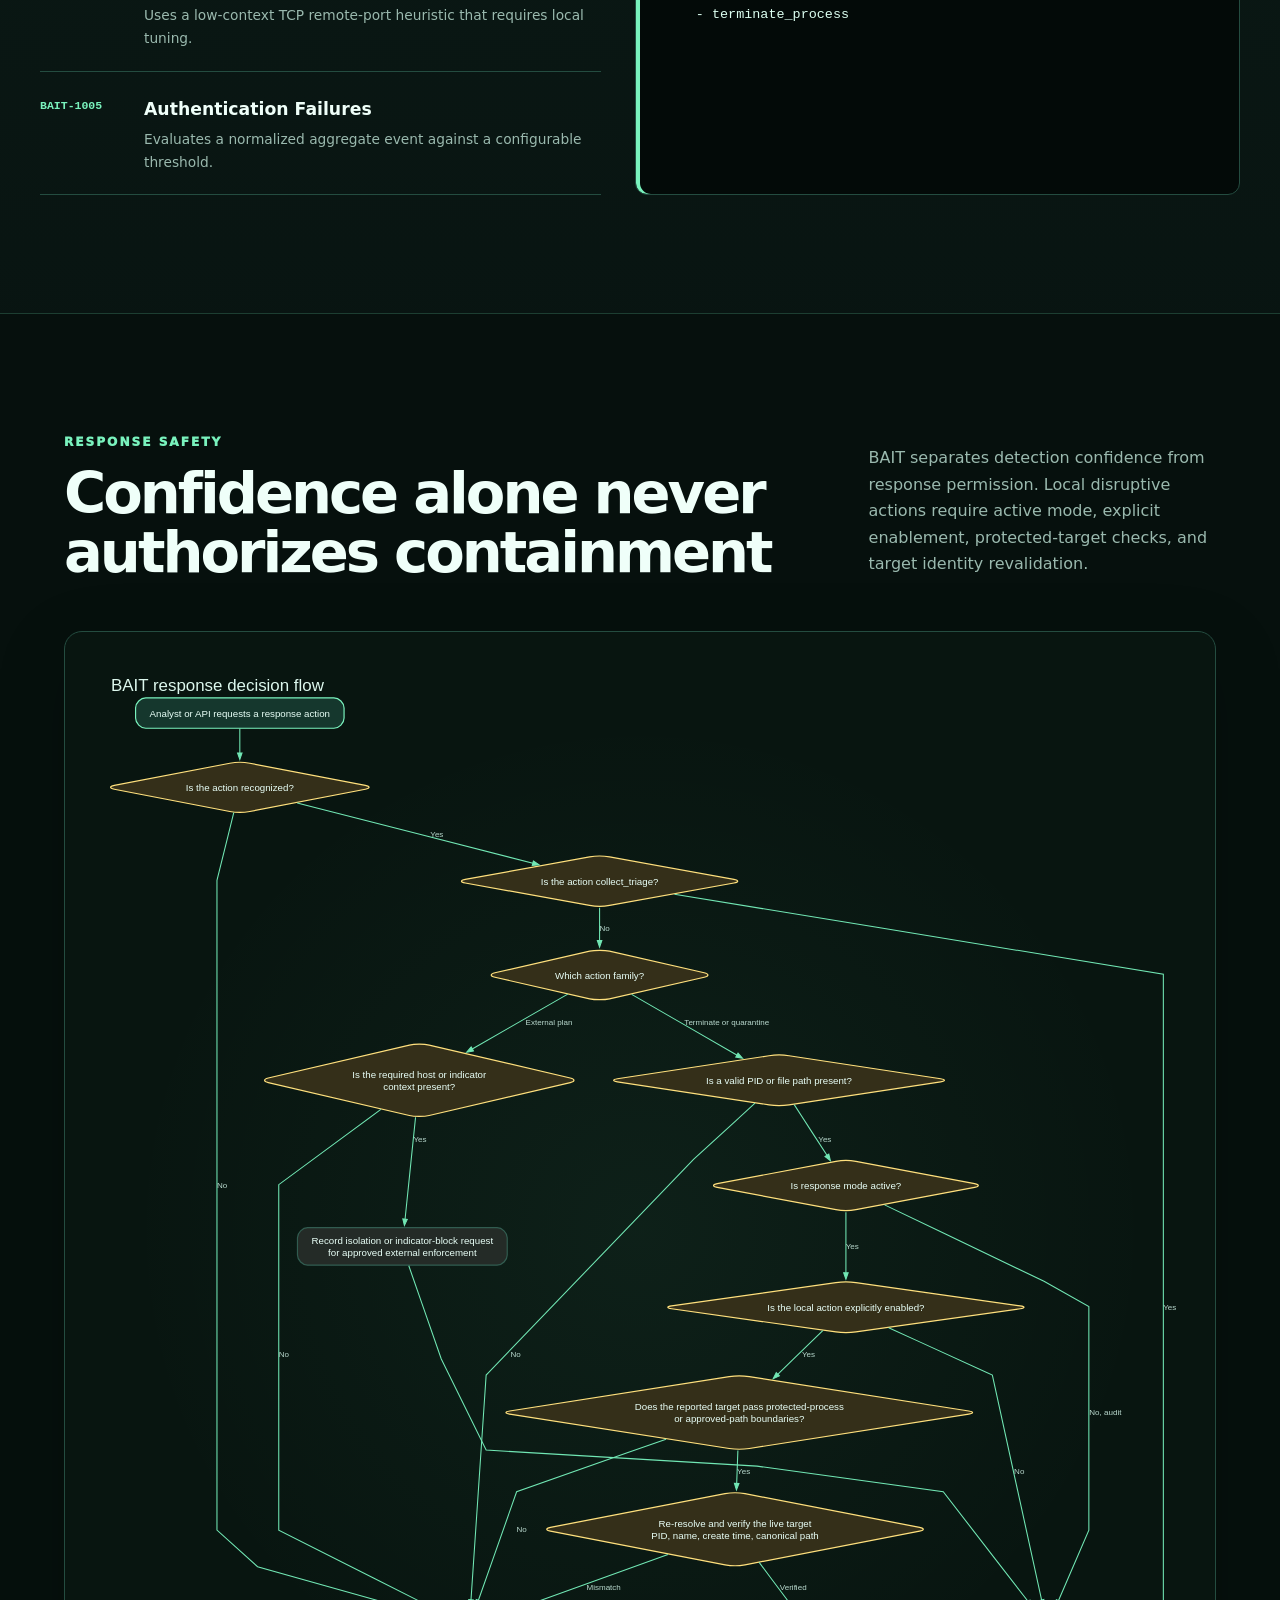
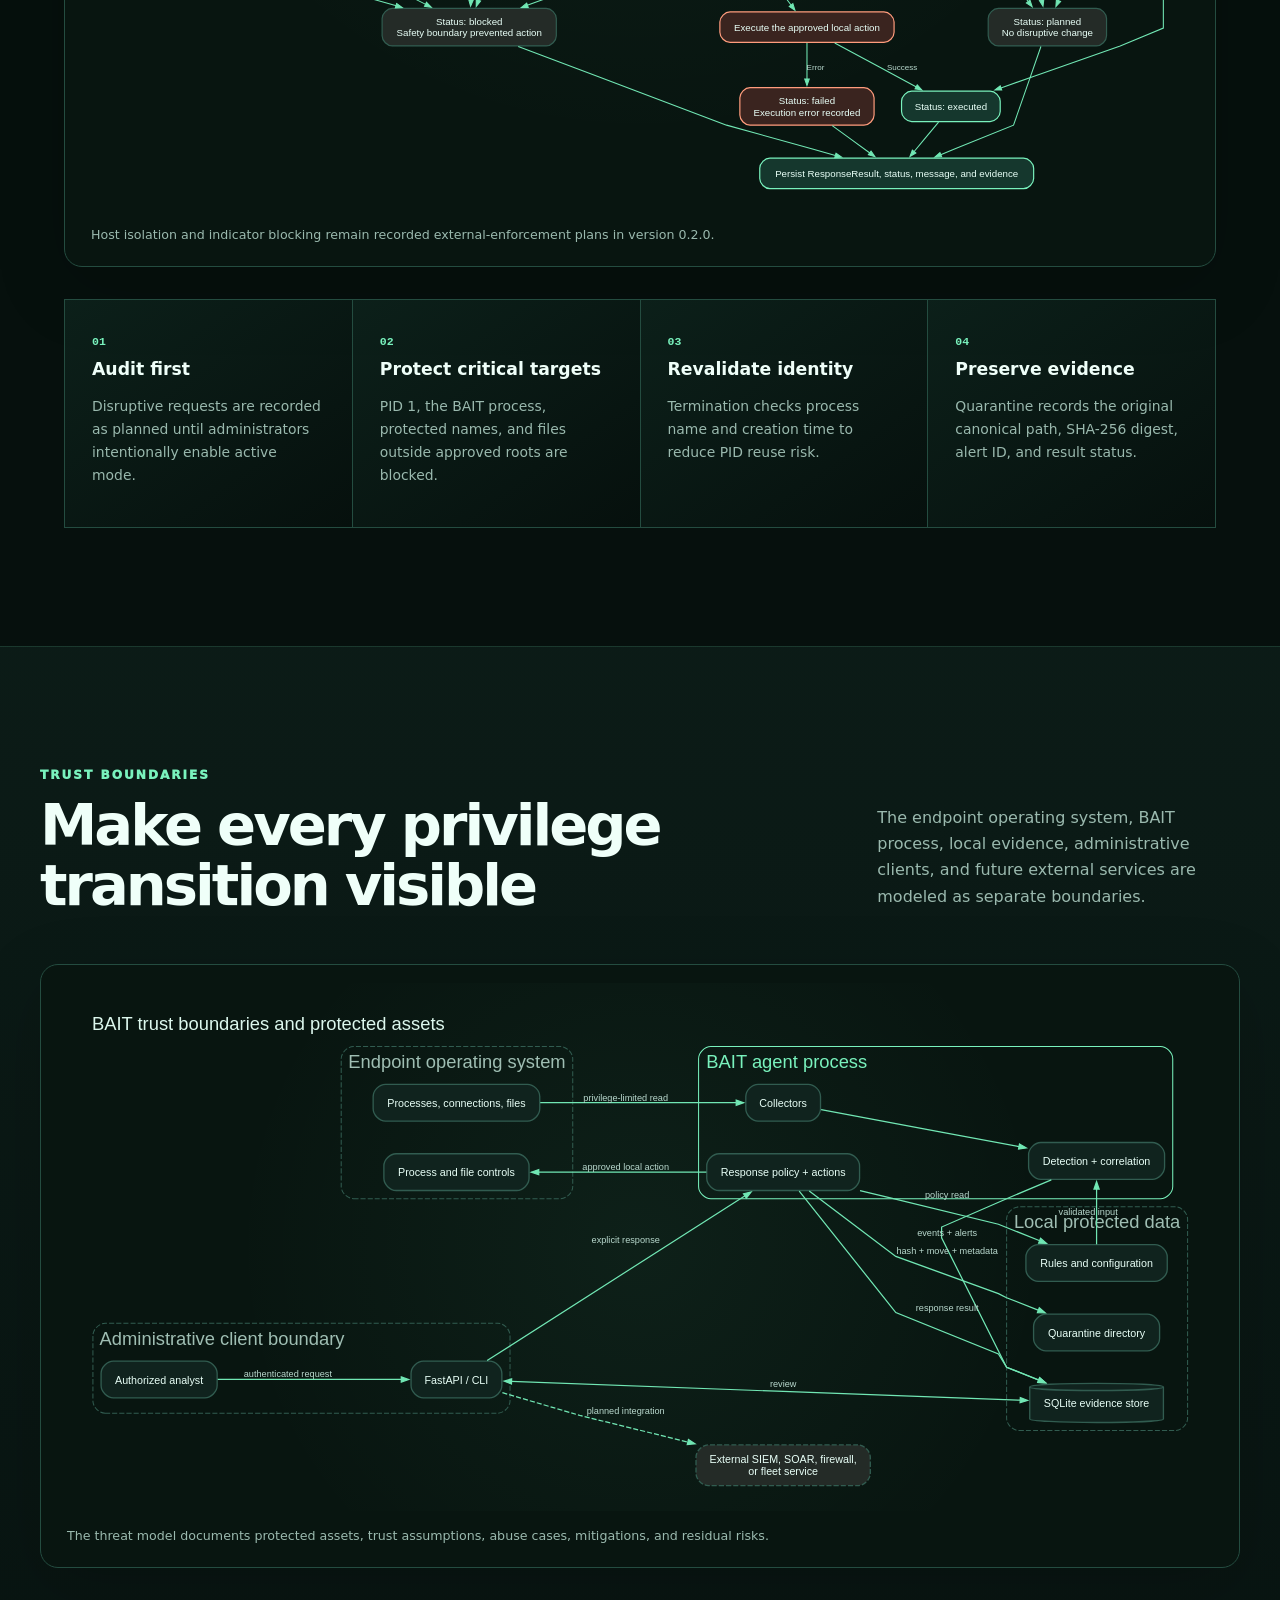
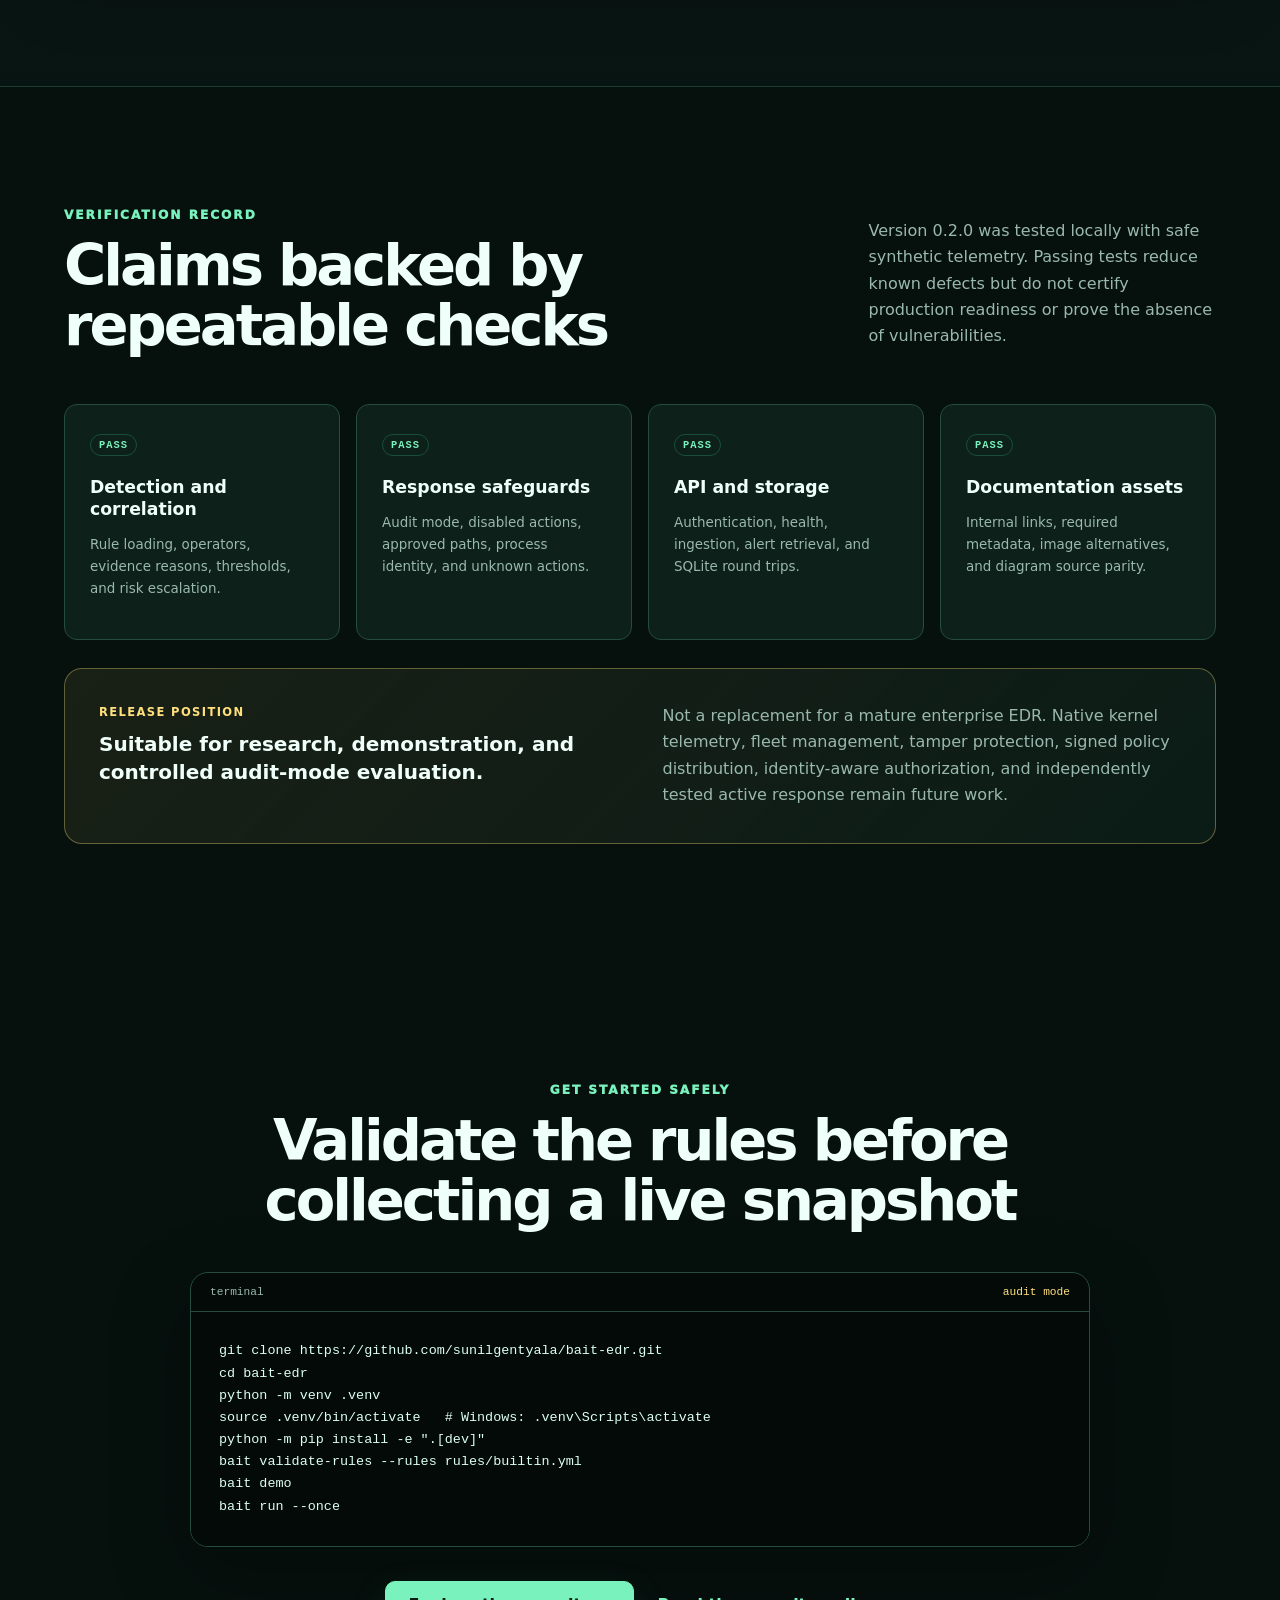
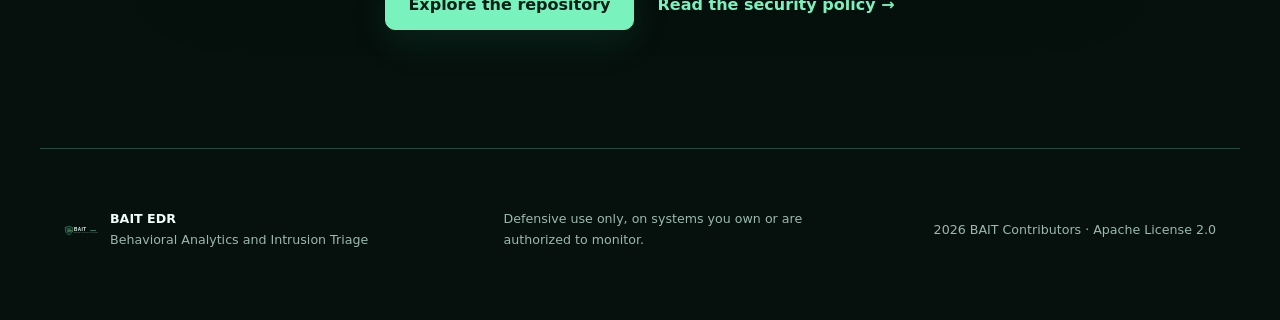
==== commit 8988c664: "Fix CI failures and enable GitHub Pages deployment Lint: fix a corrupted edit in NetworkCollector (m" ====
--- a/docs/index.html
+++ b/docs/index.html
@@ -90,10 +90,10 @@
         <p>The diagram maps directly to classes and interfaces in the repository. Dashed or muted components are integration points or planned external enforcement, not hidden production capabilities.</p>
       </div>
       <figure class="diagram-card">
-        <a href="assets/architecture.svg" aria-label="Open the BAIT architecture diagram at full size">
-          <img src="assets/architecture.svg" alt="BAIT architecture showing telemetry sources, normalized endpoint events, detection, correlation, storage, API and CLI access, response policy, and recorded outcomes.">
+        <a href="assets/architecture-modern.png" aria-label="Open the BAIT architecture diagram at full size">
+          <img src="assets/architecture-modern.png" alt="BAIT architecture showing telemetry sources, normalized endpoint events, detection, correlation, storage, API and CLI access, response policy, and recorded outcomes.">
         </a>
-        <figcaption>Architecture source: <code>docs/diagrams/architecture.dot</code>. CI regenerates and compares the SVG and PNG assets.</figcaption>
+        <figcaption>Modern architecture overview for repository presentation. The verified Graphviz technical source remains <code>docs/diagrams/architecture.dot</code>.</figcaption>
       </figure>
     </section>
 
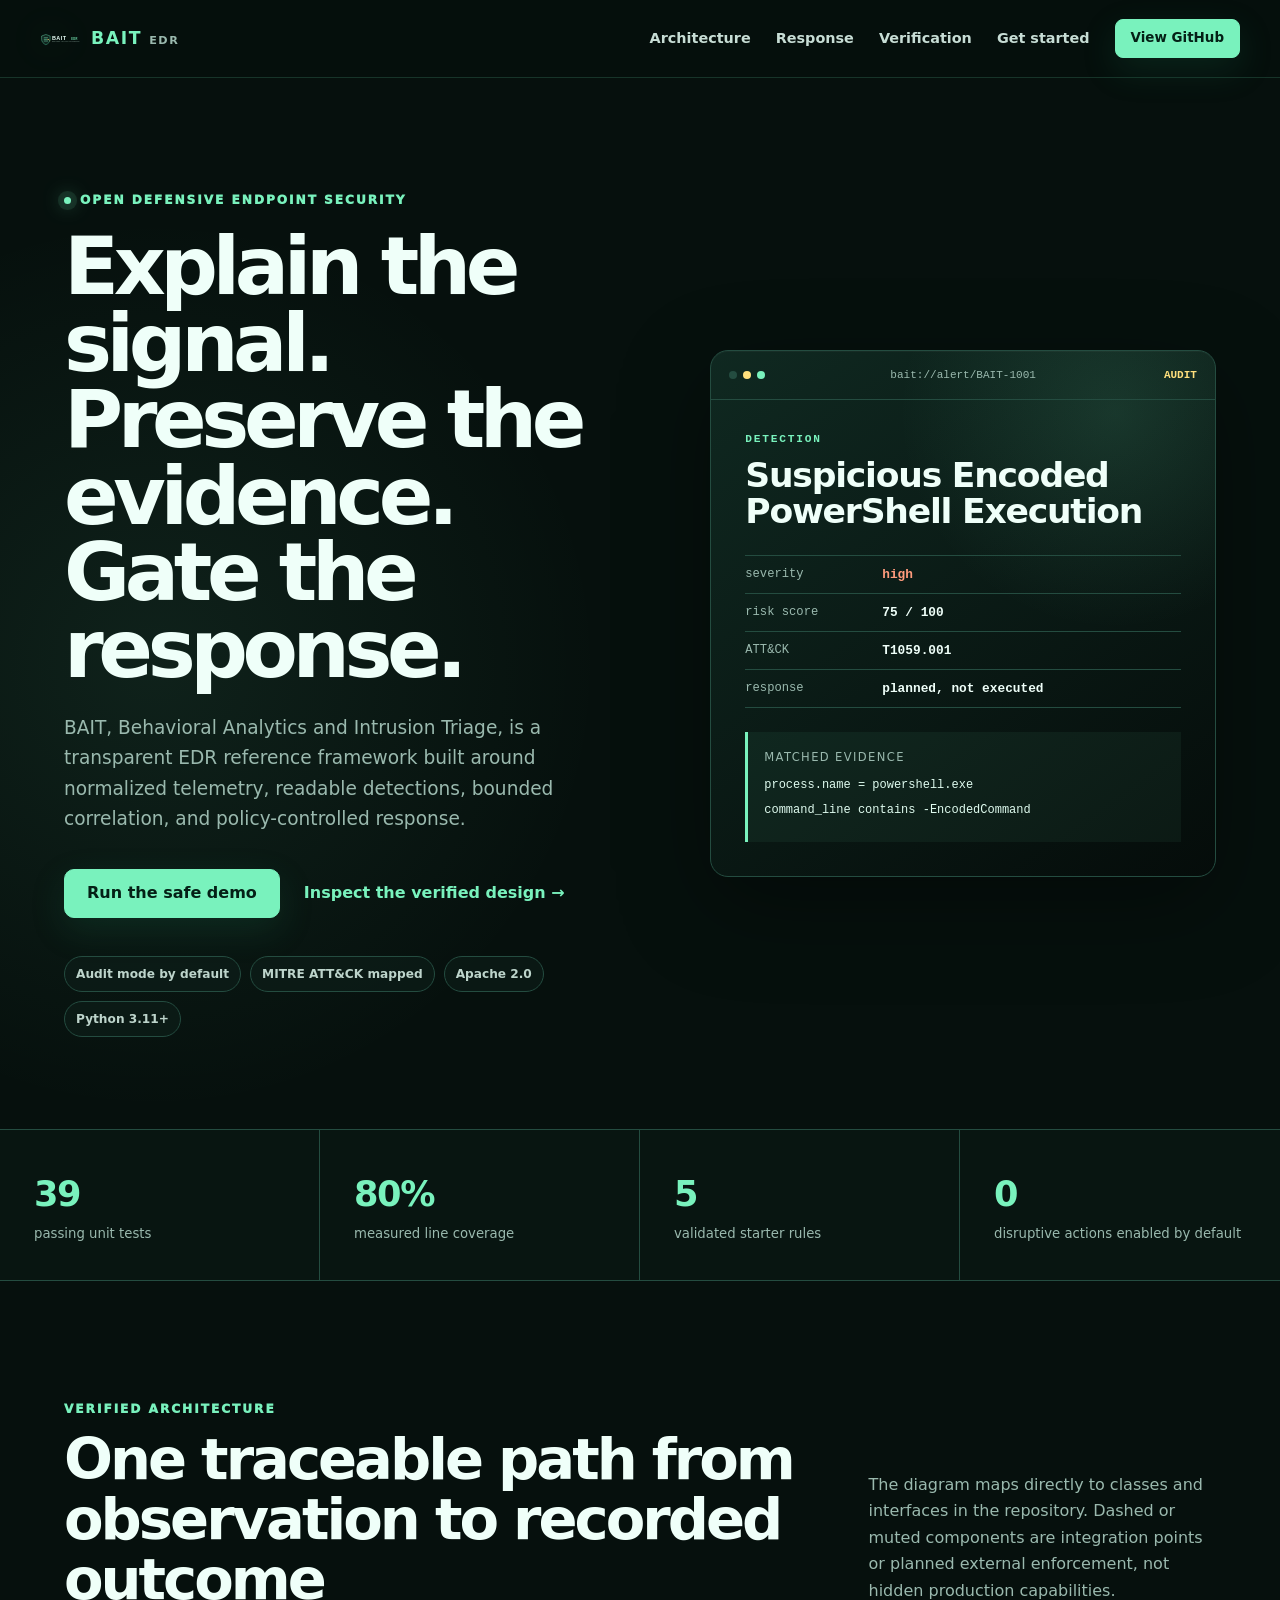
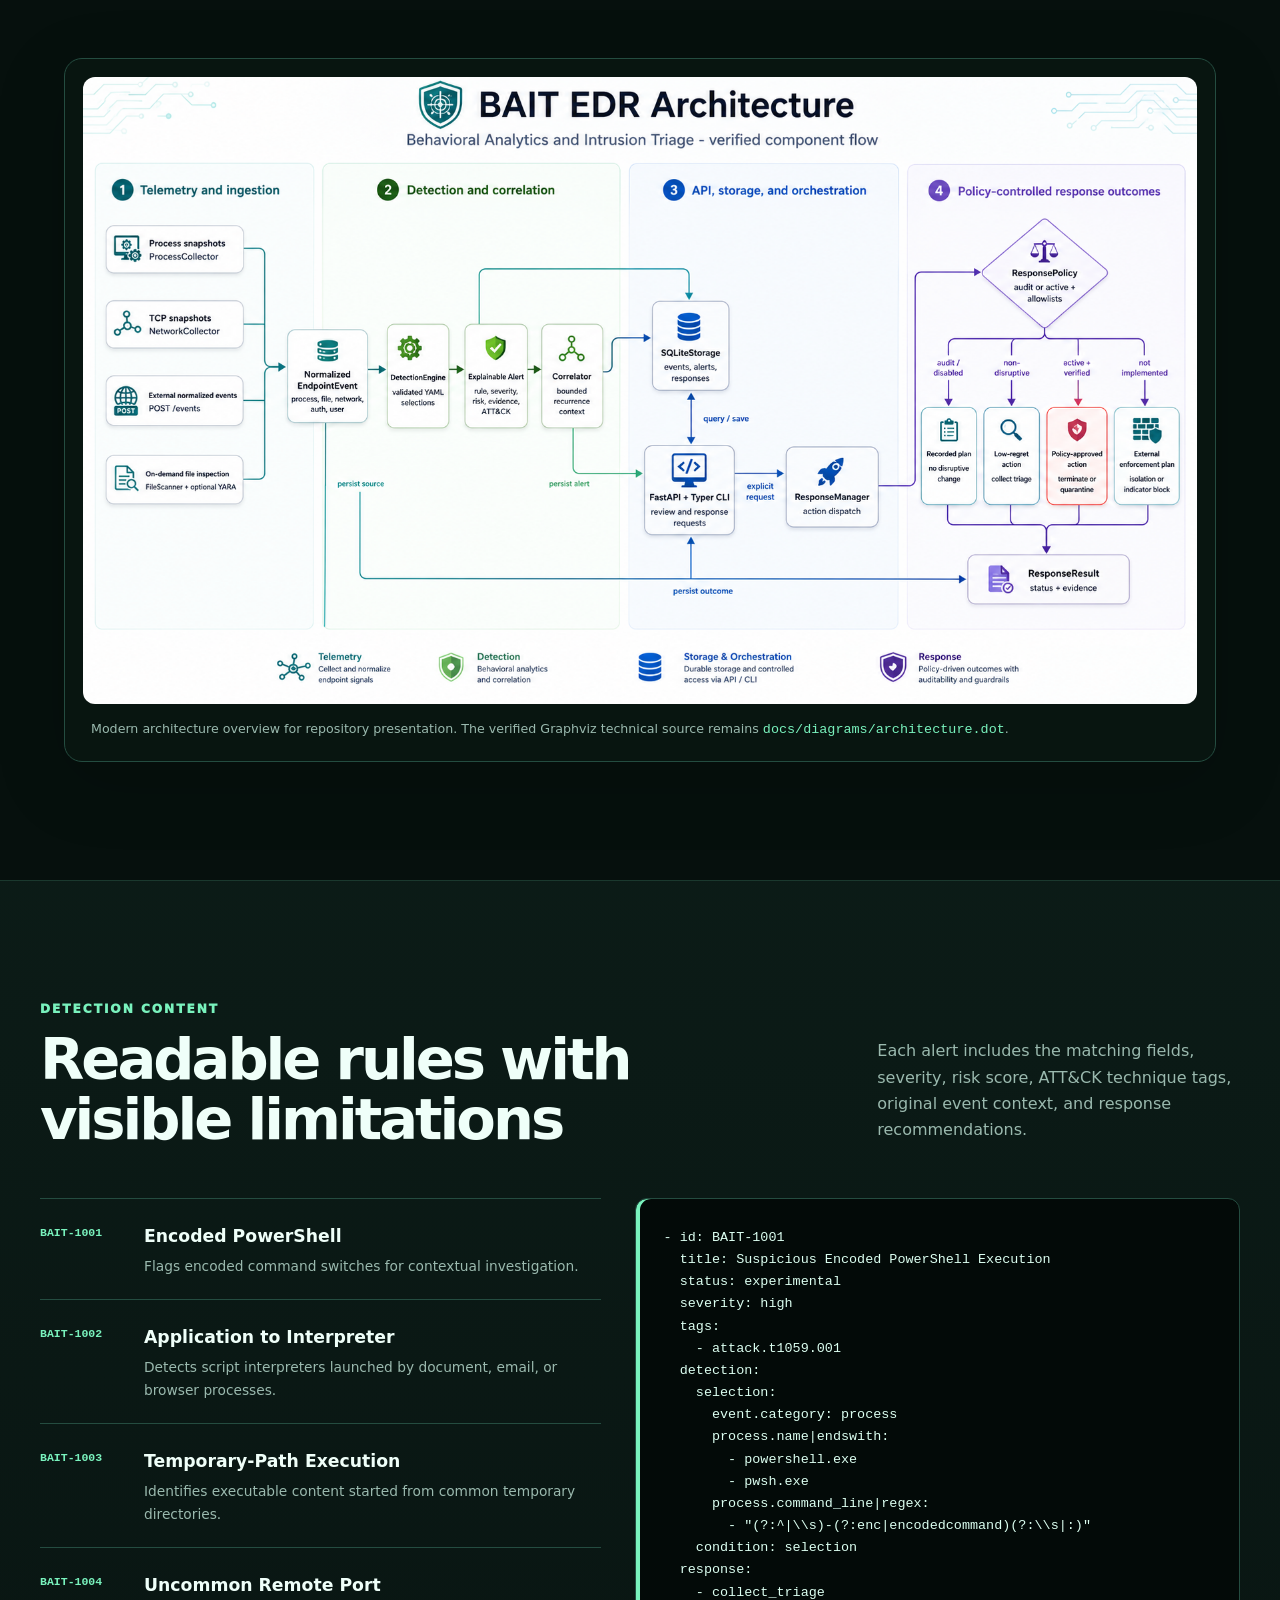
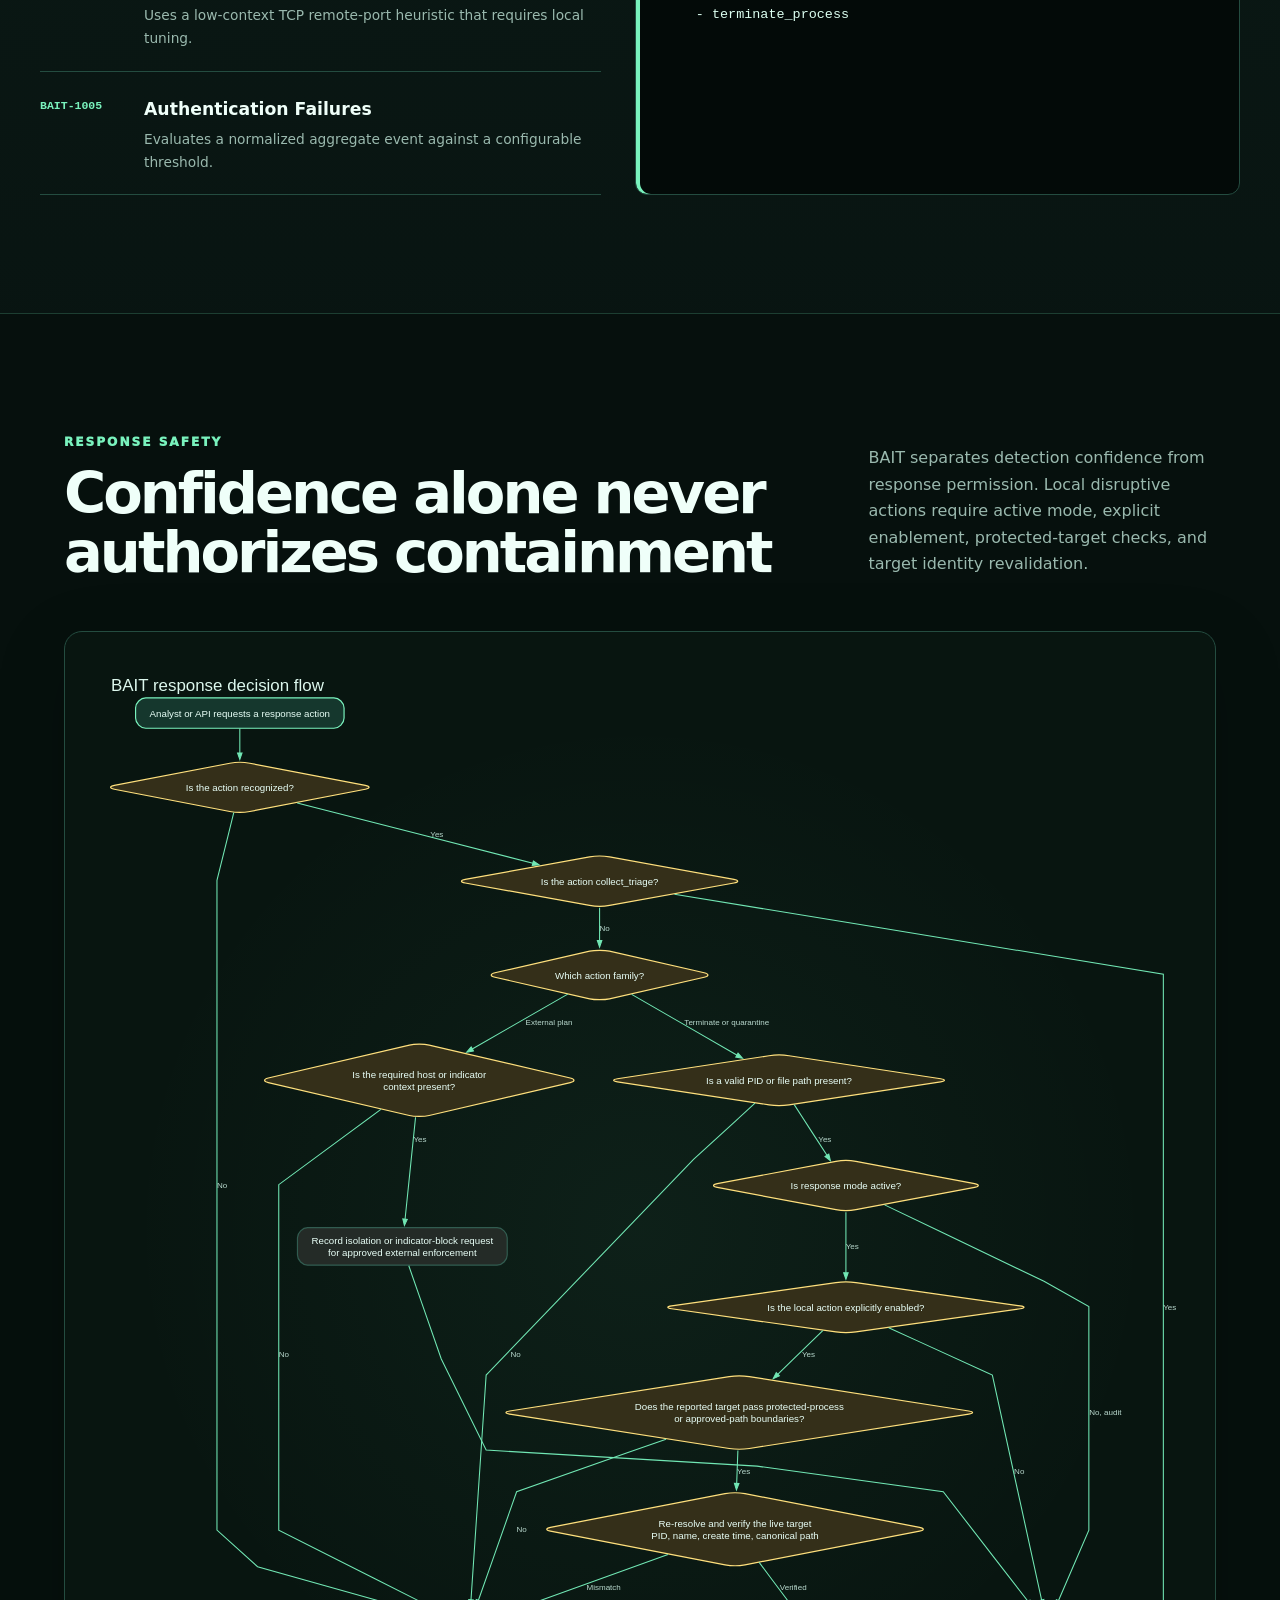
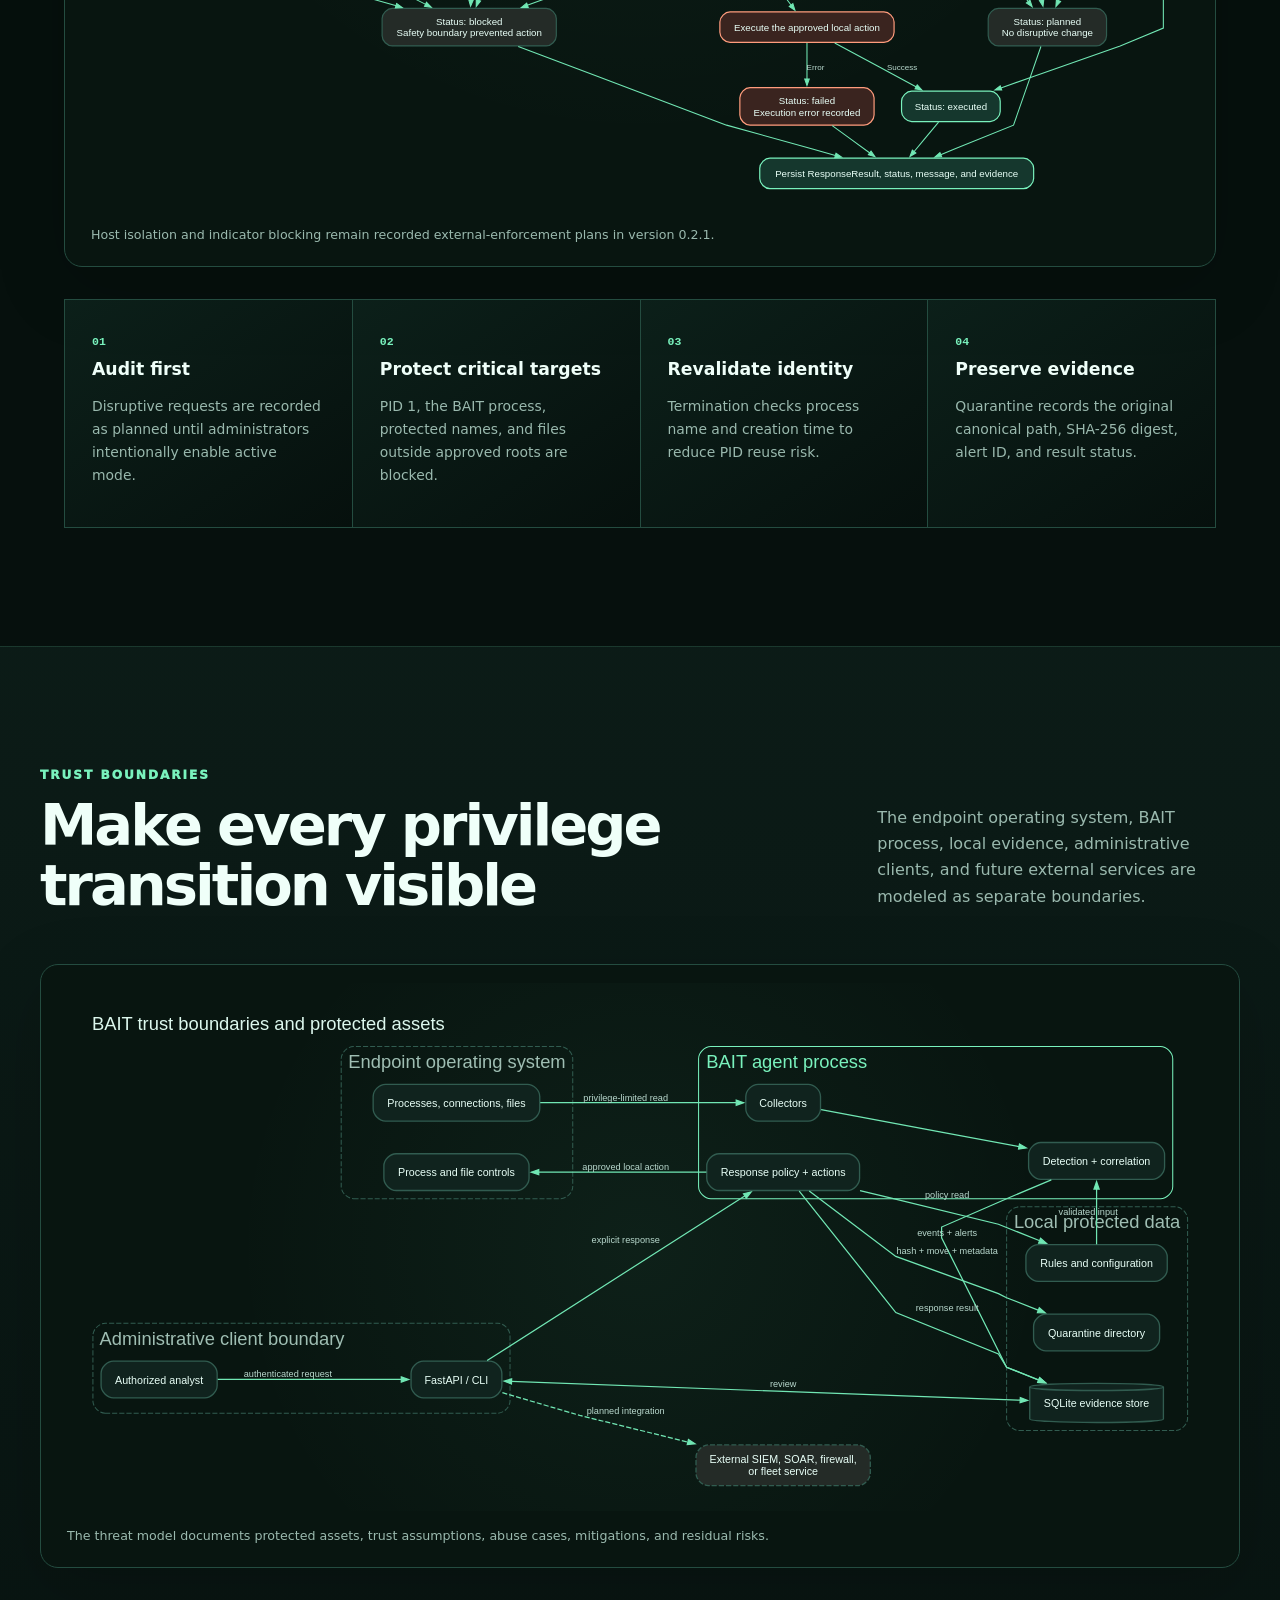
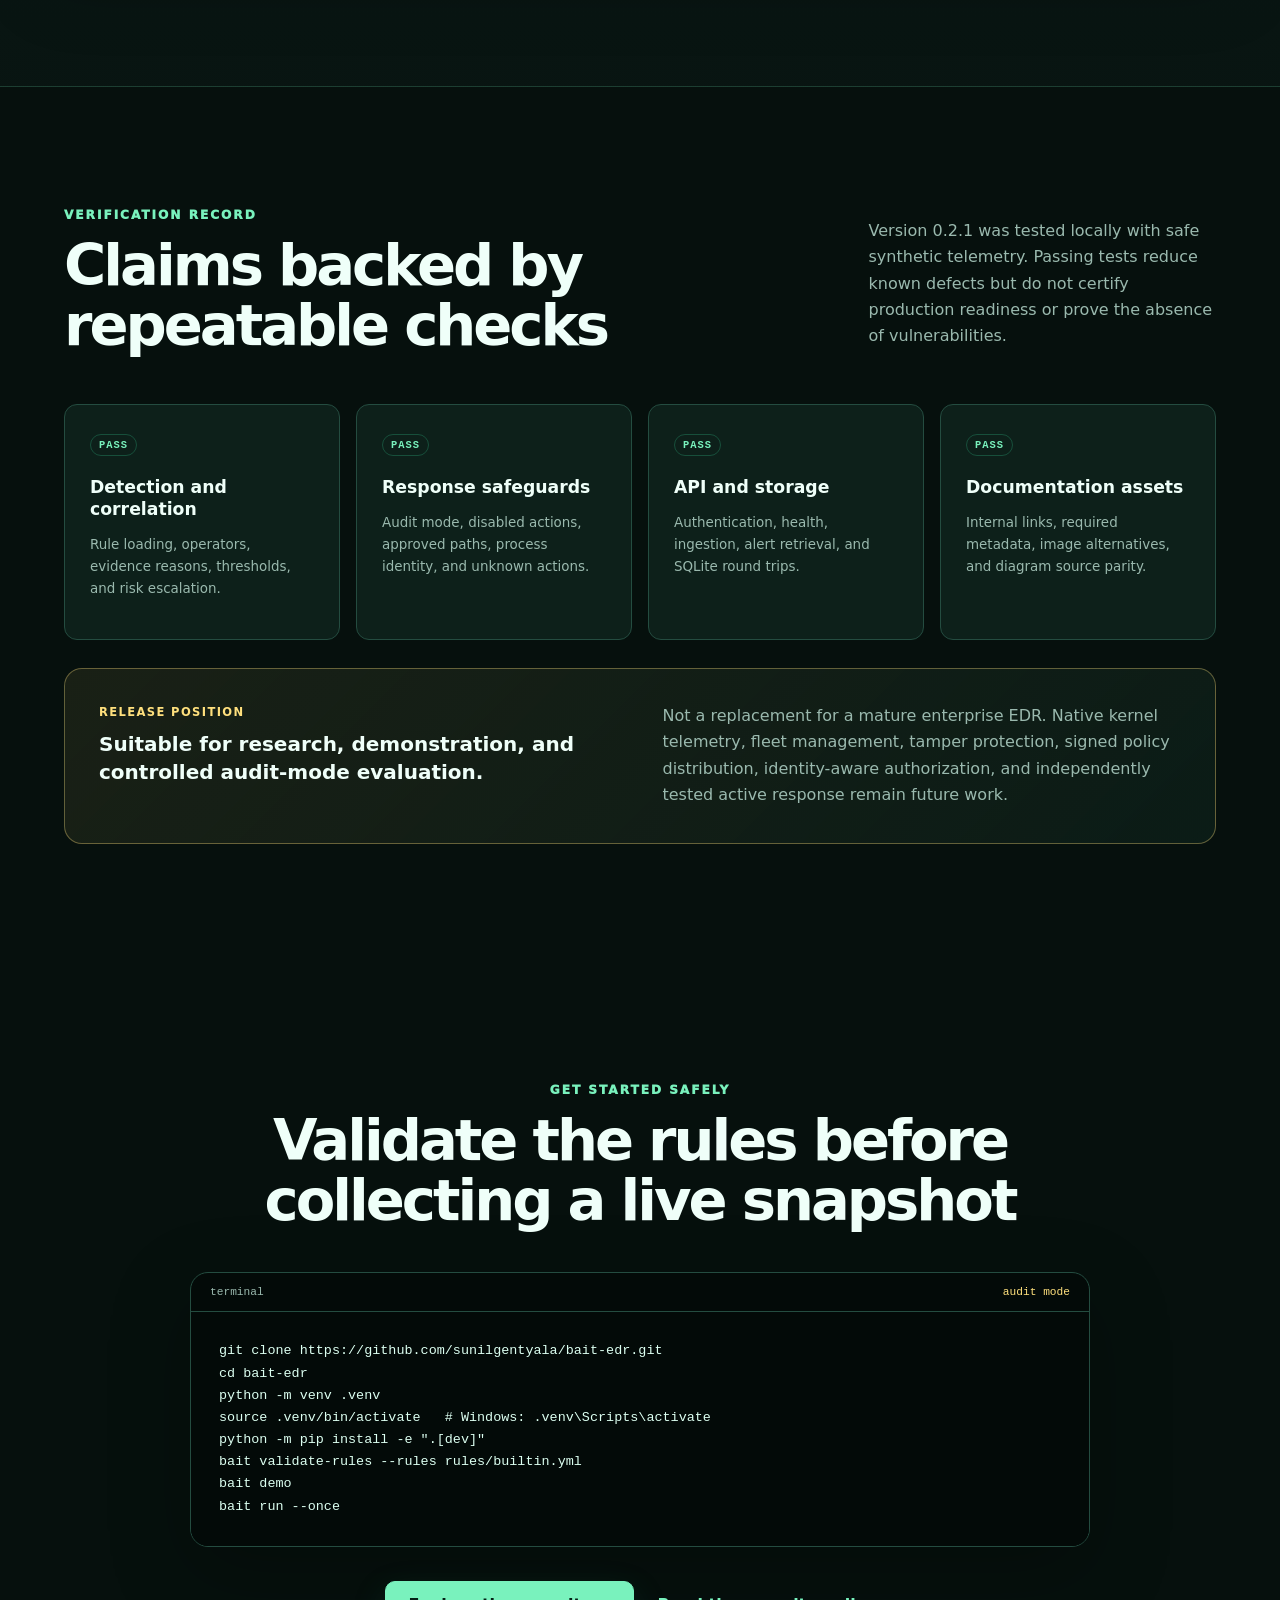
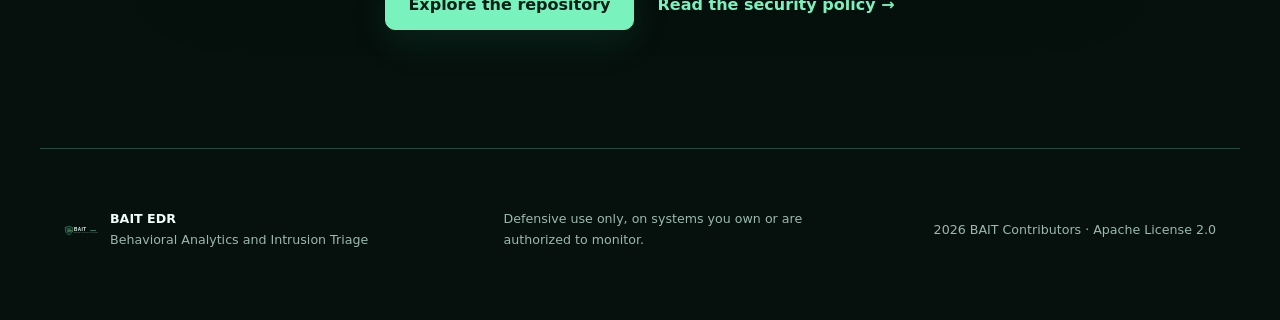
==== commit e6aca99c: "Sync GitHub Pages site and remaining docs to v0.2.1 The public site still advertised the pre-hardeni" ====
--- a/docs/index.html
+++ b/docs/index.html
@@ -61,7 +61,7 @@
           <h2>Suspicious Encoded PowerShell Execution</h2>
           <dl>
             <div><dt>severity</dt><dd class="severity">high</dd></div>
-            <div><dt>risk score</dt><dd>78 / 100</dd></div>
+            <div><dt>risk score</dt><dd>75 / 100</dd></div>
             <div><dt>ATT&amp;CK</dt><dd>T1059.001</dd></div>
             <div><dt>response</dt><dd>planned, not executed</dd></div>
           </dl>
@@ -75,8 +75,8 @@
     </section>
 
     <section class="metrics" aria-label="Verified project metrics">
-      <article><strong>26</strong><span>passing unit tests</span></article>
-      <article><strong>77%</strong><span>measured line coverage</span></article>
+      <article><strong>39</strong><span>passing unit tests</span></article>
+      <article><strong>80%</strong><span>measured line coverage</span></article>
       <article><strong>5</strong><span>validated starter rules</span></article>
       <article><strong>0</strong><span>disruptive actions enabled by default</span></article>
     </section>
@@ -146,7 +146,7 @@
         <a href="assets/response-flow.svg" aria-label="Open the BAIT response decision flow at full size">
           <img src="assets/response-flow.svg" alt="BAIT response flow showing recognized action checks, required target data, audit or active mode, explicit action enablement, safety boundaries, identity revalidation, execution, and recorded results.">
         </a>
-        <figcaption>Host isolation and indicator blocking remain recorded external-enforcement plans in version 0.2.0.</figcaption>
+        <figcaption>Host isolation and indicator blocking remain recorded external-enforcement plans in version 0.2.1.</figcaption>
       </figure>
       <div class="safety-grid">
         <article><span>01</span><h3>Audit first</h3><p>Disruptive requests are recorded as planned until administrators intentionally enable active mode.</p></article>
@@ -178,7 +178,7 @@
           <p class="eyebrow">Verification record</p>
           <h2>Claims backed by repeatable checks</h2>
         </div>
-        <p>Version 0.2.0 was tested locally with safe synthetic telemetry. Passing tests reduce known defects but do not certify production readiness or prove the absence of vulnerabilities.</p>
+        <p>Version 0.2.1 was tested locally with safe synthetic telemetry. Passing tests reduce known defects but do not certify production readiness or prove the absence of vulnerabilities.</p>
       </div>
       <div class="verification-grid">
         <article><strong>PASS</strong><h3>Detection and correlation</h3><p>Rule loading, operators, evidence reasons, thresholds, and risk escalation.</p></article>
